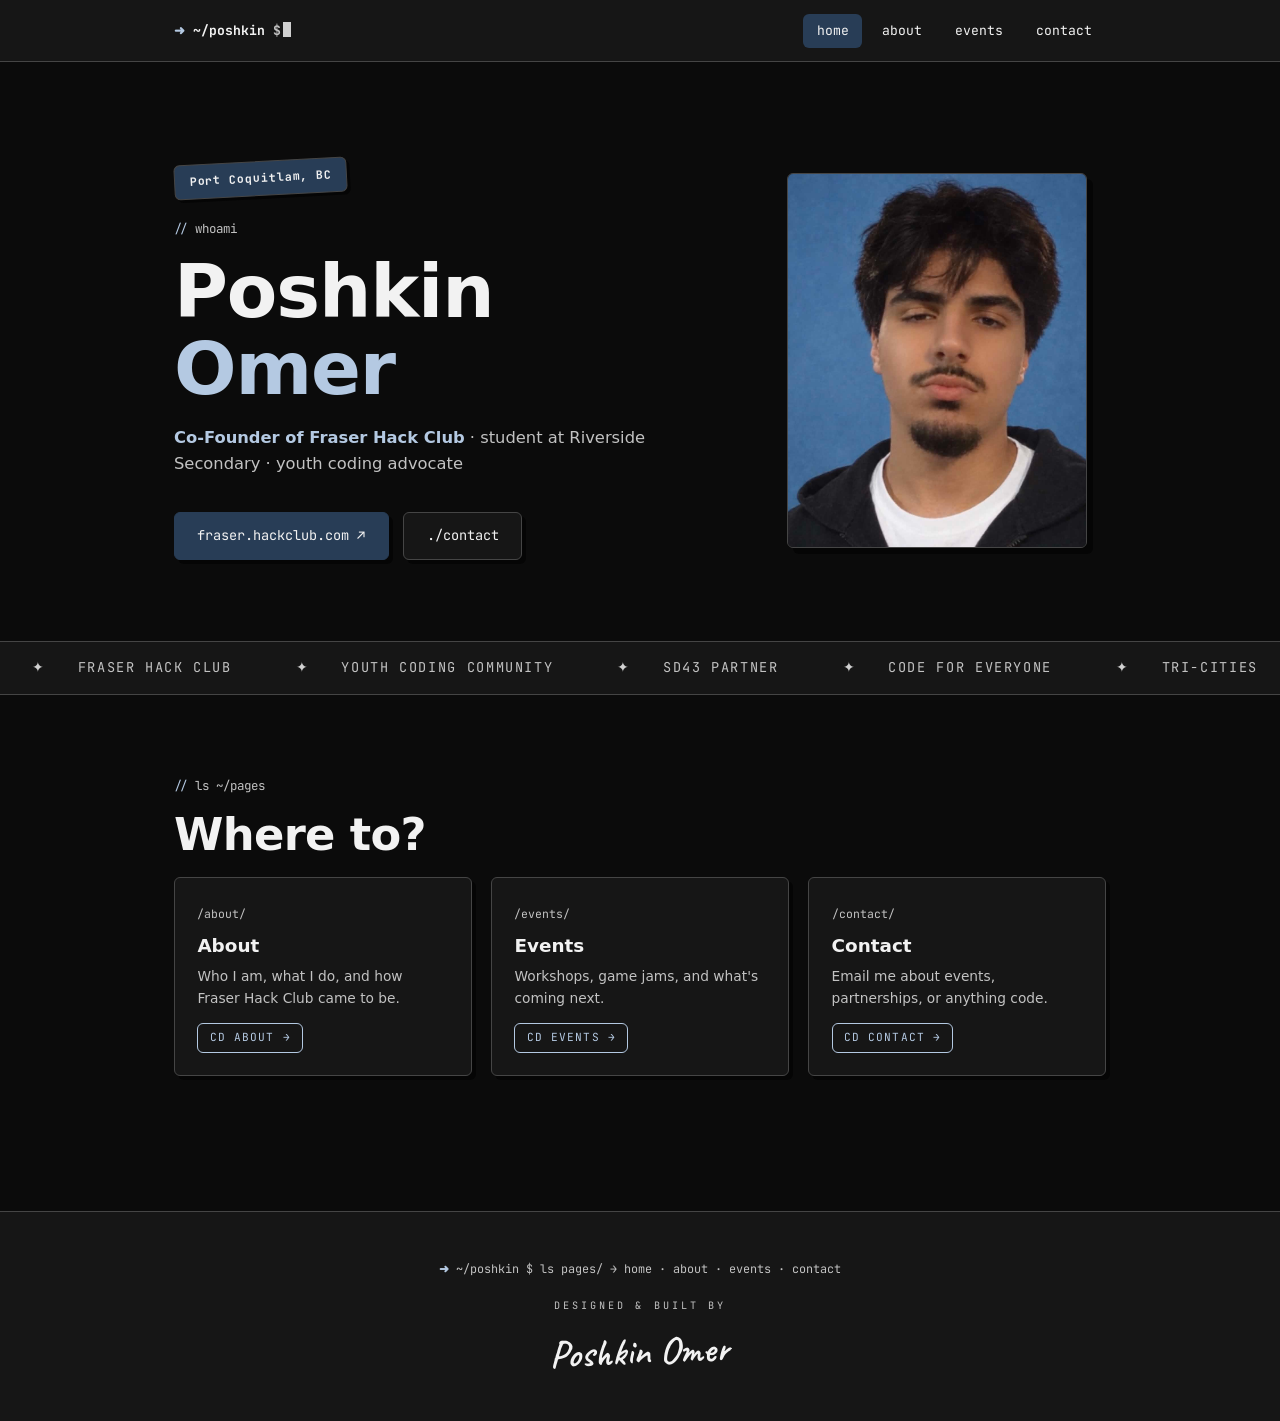
==== index.html @ 014d602d "Add files via upload" ====
<!DOCTYPE html>
<html lang="en">
<head>
<meta charset="UTF-8">
<meta name="viewport" content="width=device-width, initial-scale=1.0">
<link rel="preconnect" href="https://fonts.googleapis.com">
<link rel="preconnect" href="https://fonts.gstatic.com" crossorigin>
<link href="https://fonts.googleapis.com/css2?family=JetBrains+Mono:wght@400;700&family=Caveat:wght@600&display=swap" rel="stylesheet">
<link href="https://api.fontshare.com/v2/css?f[]=clash-display@500,600&f[]=general-sans@400,500,600&display=swap" rel="stylesheet">
<link rel="stylesheet" href="/style.css">

<title>~/poshkin — home</title>
<meta name="description" content="Poshkin Omer — Co-Founder of Fraser Hack Club, student at Riverside Secondary, Port Coquitlam BC.">
</head>
<body>
<nav>
  <div class="nav-inner">
    <a class="prompt" href="./"><b>➜</b> ~/poshkin<span class="path"> $</span><span class="caret"></span></a>
    <button class="menu-btn" id="menuBtn" aria-label="Menu"><span></span><span></span></button>
    <div class="nav-links" id="navLinks">
      <a href="./" class="active">home</a>
      <a href="/about/">about</a>
      <a href="/events/">events</a>
      <a href="/contact/">contact</a>
    </div>
  </div>
</nav>

<main class="wrap">

  <!-- HERO -->
  <section class="hero">
    <div class="hero-grid">
      <div class="reveal">
        <span class="sticker">Port Coquitlam, BC</span>
        <div class="sec-label">whoami</div>
        <h1>Poshkin<br><em class="acc">Omer</em></h1>
        <div class="roles"><b>Co-Founder of Fraser Hack Club</b> · student at Riverside Secondary · youth coding advocate</div>
        <div class="btn-row">
          <a class="btn primary" href="https://fraser.hackclub.com/" target="_blank" rel="noopener">fraser.hackclub.com ↗</a>
          <a class="btn" href="/contact/">./contact</a>
        </div>
      </div>
      <!-- 📸 add a file named "headshot.jpg" next to this page, or change src below -->
      <div class="shot reveal d1">
        <div class="shot-frame">
          <img src="/headshot.jpg" alt="Poshkin Omer" onerror="this.style.display='none';this.nextElementSibling.style.display='grid'">
          <div class="shot-fallback">PO</div>
        </div>
      </div>
    </div>
  </section>

</main>

<!-- MARQUEE -->
<div class="marquee-wrap">
  <div class="marquee" id="marquee">
    <span><i>✦</i>fraser hack club</span><span><i>✦</i>youth coding community</span><span><i>✦</i>sd43 partner</span>
    <span><i>✦</i>code for everyone</span><span><i>✦</i>tri-cities</span><span><i>✦</i>beginner friendly</span>
  </div>
</div>

<main class="wrap">
  <!-- SITEMAP -->
  <section>
    <div class="sec-label reveal">ls ~/pages</div>
    <h2 class="reveal">Where to?</h2>
    <div class="page-list">
      <a href="/about/" class="reveal d1">
        <span class="pl-path">/about/</span>
        <h3>About</h3>
        <p>Who I am, what I do, and how Fraser Hack Club came to be.</p>
        <span class="mono-tag">cd about →</span>
      </a>
      <a href="/events/" class="reveal d2">
        <span class="pl-path">/events/</span>
        <h3>Events</h3>
        <p>Workshops, game jams, and what's coming next.</p>
        <span class="mono-tag">cd events →</span>
      </a>
      <a href="/contact/" class="reveal d3">
        <span class="pl-path">/contact/</span>
        <h3>Contact</h3>
        <p>Email me about events, partnerships, or anything code.</p>
        <span class="mono-tag">cd contact →</span>
      </a>
    </div>
  </section>
</main>

<footer>
  <div class="foot-inner">
    <div class="foot-path"><b>➜</b> ~/poshkin $ ls pages/ <span style="color:var(--muted)">→</span>
      <a href="./" style="color:var(--muted);text-decoration:none">home</a> ·
      <a href="/about/" style="color:var(--muted);text-decoration:none">about</a> ·
      <a href="/events/" style="color:var(--muted);text-decoration:none">events</a> ·
      <a href="/contact/" style="color:var(--muted);text-decoration:none">contact</a>
    </div>
    <!-- ✂ SIGNATURE — copy this block onto any website you build -->
    <div class="signature">
      <span class="sig-label">Designed &amp; Built By</span>
      <span class="sig-name">Poshkin Omer</span>
    </div>
    <!-- ✂ END SIGNATURE -->
  </div>
</footer>
<script>
/* mobile menu */
const btn=document.getElementById('menuBtn'),links=document.getElementById('navLinks');
btn.addEventListener('click',()=>links.classList.toggle('open'));
/* scroll reveal */
const io=new IntersectionObserver(es=>es.forEach(e=>{if(e.isIntersecting){e.target.classList.add('visible');io.unobserve(e.target)}}),{threshold:.1});
document.querySelectorAll('.reveal').forEach(el=>io.observe(el));
/* marquee loop */
const mq=document.getElementById('marquee');if(mq)mq.innerHTML+=mq.innerHTML;
/* touch: tap to unblur upcoming event */
document.querySelectorAll('.upcoming').forEach(c=>c.addEventListener('click',()=>c.classList.toggle('tapped')));
</script>

</body>
</html>
---- style.css ----
:root{
  --bg:#0b0b0b;
  --paper:#161616;
  --ink:#f2f2f2;
  --muted:#c2c2c2;
  --green:#d0d0d0;
  --blue:#283d56;
  --blue-light:#b4c9e2;
  --completed:#3f9b5d;
  --border:#454545;
  --line:#303030;
  --shadow:#050505;
  --radius:6px;
  --hard:6px 6px 0 var(--shadow);
  --mono:'JetBrains Mono',ui-monospace,monospace;
  --sans:'General Sans',system-ui,sans-serif;
  --disp:'Clash Display','General Sans',system-ui,sans-serif;
}
*{margin:0;padding:0;box-sizing:border-box}
html{scroll-behavior:smooth}
body{
  background:var(--bg);color:var(--ink);
  font-family:var(--sans);font-size:16px;line-height:1.6;
  -webkit-font-smoothing:antialiased;
}
::selection{background:var(--blue);color:var(--ink)}
::-webkit-scrollbar{width:10px}
::-webkit-scrollbar-track{background:var(--bg)}
::-webkit-scrollbar-thumb{background:var(--ink);border:2px solid var(--bg)}

a{color:var(--blue-light)}
img{max-width:100%}

/* ---------- layout ---------- */
.wrap{max-width:1060px;margin:0 auto;padding:0 5vw}

/* ---------- nav ---------- */
nav{
  position:sticky;top:0;z-index:60;
  background:var(--paper);border-bottom:1.5px solid var(--border);
  font-family:var(--mono);font-size:.82rem;
}
.nav-inner{max-width:1060px;margin:0 auto;padding:.85rem 5vw;display:flex;align-items:center;justify-content:space-between;gap:1rem}
.prompt{text-decoration:none;color:var(--ink);font-weight:700;white-space:nowrap}
.prompt b{color:var(--blue-light)}
.prompt .path{color:var(--muted)}
.nav-links{display:flex;gap:.35rem;align-items:center}
.nav-links a{
  color:var(--ink);text-decoration:none;padding:.35rem .8rem;border:1.5px solid transparent;
  border-radius:var(--radius);transition:background .15s,border-color .15s;
}
.nav-links a:hover{border-color:var(--border)}
.nav-links a.active{background:var(--blue);color:var(--ink)}
.caret{display:inline-block;width:8px;height:15px;background:var(--green);vertical-align:-2px;margin-left:2px;animation:blink 1.1s steps(1) infinite}
@keyframes blink{50%{opacity:0}}
.menu-btn{display:none;background:none;border:1.5px solid var(--border);border-radius:var(--radius);
  width:38px;height:34px;cursor:pointer;flex-direction:column;justify-content:center;align-items:center;gap:5px}
.menu-btn span{display:block;width:16px;height:2px;background:var(--ink)}

/* ---------- mono section labels ---------- */
.sec-label{font-family:var(--mono);font-size:.78rem;color:var(--muted);margin-bottom:.9rem}
.sec-label::before{content:'// ';color:var(--blue-light)}
h1,h2{font-family:var(--disp);font-weight:600;letter-spacing:-.015em;line-height:1.05}
h1{font-size:clamp(2.6rem,7vw,4.6rem)}
h2{font-size:clamp(1.9rem,4.5vw,2.8rem);margin-bottom:1.2rem}
em.acc{font-style:normal;color:var(--blue-light)}

/* ---------- hero ---------- */
.hero{padding:11vh 0 9vh}
.hero-grid{display:grid;grid-template-columns:1.25fr .8fr;gap:4rem;align-items:center}
@media(max-width:860px){.hero-grid{grid-template-columns:1fr;gap:3rem}}
.hero .roles{margin-top:1.1rem;color:var(--muted);font-size:1.02rem;max-width:32rem}
.hero .roles b{color:var(--blue-light);font-weight:600}
.btn-row{margin-top:2.2rem;display:flex;gap:.9rem;flex-wrap:wrap}
.btn{
  display:inline-block;font-family:var(--mono);font-size:.85rem;text-decoration:none;
  padding:.75rem 1.4rem;border:1.5px solid var(--border);border-radius:var(--radius);
  background:var(--paper);color:var(--ink);box-shadow:4px 4px 0 var(--shadow);
  transition:transform .15s,box-shadow .15s;
}
.btn:hover{transform:translate(-2px,-2px);box-shadow:6px 6px 0 var(--shadow)}
.btn:active{transform:translate(2px,2px);box-shadow:1px 1px 0 var(--shadow)}
.btn.primary{background:var(--blue);border-color:var(--blue);color:var(--ink)}
.btn.primary:hover{background:var(--blue);border-color:var(--blue);color:var(--ink)}

/* sticker badge */
.sticker{
  display:inline-block;font-family:var(--mono);font-size:.72rem;font-weight:700;letter-spacing:.08em;
  background:var(--blue);color:var(--ink);padding:.45rem .9rem;border:1.5px solid var(--border);
  border-radius:var(--radius);box-shadow:3px 3px 0 var(--shadow);transform:rotate(-3deg);margin-bottom:1.4rem;
}

/* headshot frame */
.shot{justify-self:center}
.shot-frame{
  width:min(300px,75vw);aspect-ratio:4/5;background:var(--paper);
  border:1.5px solid var(--border);border-radius:var(--radius);box-shadow:var(--hard);
  overflow:hidden;position:relative;
}
.shot-frame img{width:100%;height:100%;object-fit:cover;display:block}
.shot-fallback{position:absolute;inset:0;display:none;place-items:center;font-family:var(--mono);font-size:3.4rem;color:var(--muted)}
.shot-cap{font-family:var(--mono);font-size:.72rem;color:var(--muted);margin-top:.8rem;text-align:center}
.shot-cap::before{content:'[ '}.shot-cap::after{content:' ]'}

/* ---------- marquee ---------- */
.marquee-wrap{border-top:1.5px solid var(--border);border-bottom:1.5px solid var(--border);background:var(--paper);overflow:hidden}
.marquee{display:flex;width:max-content;animation:scrollX 32s linear infinite;padding:.95rem 0}
.marquee span{font-family:var(--mono);font-size:.85rem;letter-spacing:.12em;text-transform:uppercase;color:var(--muted);padding:0 2rem;white-space:nowrap}
.marquee span i{font-style:normal;color:var(--green);padding-right:2rem}
@keyframes scrollX{to{transform:translateX(-50%)}}

/* ---------- sections ---------- */
section{padding:9vh 0}
.page-head{padding:9vh 0 5vh}

/* reveal on scroll */
.reveal{opacity:0;transform:translateY(22px);transition:opacity .6s cubic-bezier(.2,.7,.3,1),transform .6s cubic-bezier(.2,.7,.3,1)}
.reveal.visible{opacity:1;transform:none}
.reveal.d1{transition-delay:.08s}.reveal.d2{transition-delay:.16s}.reveal.d3{transition-delay:.24s}

/* ---------- about ---------- */
.about-grid{display:grid;grid-template-columns:1.35fr 1fr;gap:3.5rem;align-items:start}
@media(max-width:820px){.about-grid{grid-template-columns:1fr}}
.about-text p{color:var(--muted);margin-bottom:1.3rem;font-size:1.02rem}
.about-text strong{color:var(--blue-light);font-weight:600}
.about-text a{border-bottom:1.5px solid var(--blue-light);text-decoration:none}
.stat{
  background:var(--paper);border:1.5px solid var(--border);border-radius:var(--radius);
  padding:1.3rem 1.4rem;box-shadow:4px 4px 0 var(--shadow);margin-bottom:1.1rem;
  transition:transform .15s,box-shadow .15s;
}
.stat:hover{transform:translate(-2px,-2px);box-shadow:6px 6px 0 var(--shadow)}
.stat .k{font-family:var(--mono);font-size:.7rem;color:var(--green);letter-spacing:.1em;text-transform:uppercase}
.stat .big{font-family:var(--disp);font-weight:600;font-size:1.35rem;margin:.25rem 0 .2rem}
.stat .lbl{color:var(--muted);font-size:.86rem;line-height:1.5}

/* ---------- timeline ---------- */
.timeline{border-left:1.5px solid var(--border);margin-left:.4rem;padding-left:2rem}
.t-item{position:relative;padding-bottom:2.6rem}
.t-item::before{
  content:attr(data-n);position:absolute;left:calc(-2rem - 15px);top:0;
  width:28px;height:28px;background:var(--paper);border:1.5px solid var(--border);border-radius:var(--radius);
  font-family:var(--mono);font-size:.68rem;font-weight:700;display:grid;place-items:center;
}
.t-item .when{font-family:var(--mono);font-size:.72rem;color:var(--green);letter-spacing:.14em;text-transform:uppercase}
.t-item h3{font-family:var(--disp);font-weight:600;font-size:1.35rem;margin:.35rem 0 .5rem}
.t-item p{color:var(--muted);max-width:34rem}

/* ---------- event / work cards ---------- */
.grid{display:grid;grid-template-columns:repeat(auto-fill,minmax(300px,1fr));gap:1.4rem}
.card{
  position:relative;background:var(--paper);border:1.5px solid var(--border);border-radius:var(--radius);
  padding:1.8rem;box-shadow:var(--hard);overflow:hidden;
  transition:transform .15s,box-shadow .15s;
}
.card:hover{transform:translate(-3px,-3px);box-shadow:9px 9px 0 var(--shadow)}
.campfire-card .campfire-photo{
  position:absolute;inset:0;width:100%;height:100%;object-fit:cover;
  opacity:0;transition:opacity .35s;z-index:0;
}
.campfire-card::after{
  content:'';position:absolute;inset:0;background:rgba(0,0,0,.55);
  opacity:0;transition:opacity .35s;z-index:1;pointer-events:none;
}
.campfire-card > :not(.campfire-photo):not(.flag){position:relative;z-index:2}
.campfire-card:hover .campfire-photo,.campfire-card:hover::after{opacity:1}
.card .icon{
  width:40px;height:40px;border:1.5px solid var(--border);border-radius:var(--radius);
  display:grid;place-items:center;font-family:var(--mono);font-weight:700;color:var(--ink);
  background:var(--blue);margin-bottom:1.2rem;
}
.card h3{font-family:var(--disp);font-weight:600;font-size:1.2rem;margin-bottom:.6rem}
.card p{color:var(--muted);font-size:.93rem}
.card p a{border-bottom:1.5px solid var(--blue-light);text-decoration:none}
.mono-tag{display:inline-block;margin-top:1.2rem;font-family:var(--mono);font-size:.7rem;letter-spacing:.1em;
  text-transform:uppercase;color:var(--blue-light);border:1.5px solid var(--blue-light);border-radius:var(--radius);padding:.3rem .7rem}
.card-link{display:inline-flex;gap:.4rem;margin-top:1.2rem;font-family:var(--mono);font-size:.8rem;text-decoration:none;font-weight:700}
.card-link:hover{gap:.7rem;transition:gap .2s}

/* COMPLETED ribbon */
.flag{position:absolute;top:16px;left:-42px;transform:rotate(-45deg);background:var(--completed);color:var(--bg);
  font-family:var(--mono);font-size:.62rem;font-weight:700;letter-spacing:.18em;
  padding:.4rem 3rem;box-shadow:2px 2px 0 rgba(0,0,0,.25);z-index:3}

/* blurred upcoming event */
.upcoming .secret{transition:filter .5s,opacity .5s}
.upcoming .reveal-name{
  position:absolute;inset:0;display:grid;place-items:center;text-align:center;
  font-family:var(--disp);font-weight:600;font-size:1.6rem;color:var(--blue-light);
  opacity:0;transition:opacity .4s;pointer-events:none;
}
.upcoming .reveal-name small{display:block;font-family:var(--mono);font-size:.66rem;letter-spacing:.26em;
  text-transform:uppercase;color:var(--muted);margin-top:.45rem}
.upcoming:hover .secret,.upcoming.tapped .secret{filter:blur(8px);opacity:.28}
.upcoming:hover .reveal-name,.upcoming.tapped .reveal-name{opacity:1}

/* ---------- contact ---------- */
.contact-card{
  background:var(--paper);border:1.5px solid var(--border);border-radius:var(--radius);
  box-shadow:var(--hard);padding:2.4rem;max-width:640px;margin:0 auto;
}
.contact-card .term{font-family:var(--mono);font-size:.85rem;color:var(--muted)}
.contact-card .term b{color:var(--blue-light)}
.contact-card .term .out{color:var(--ink)}
.mail-big{
  display:inline-block;margin-top:1.4rem;font-family:var(--mono);font-weight:700;
  font-size:clamp(1rem,3.4vw,1.45rem);color:var(--ink);text-decoration:none;
  border-bottom:3px solid var(--blue-light);
}
.mail-big:hover{color:var(--blue-light)}
.contact-links{margin-top:2rem;display:flex;gap:.8rem;flex-wrap:wrap}

/* ---------- footer / signature ---------- */
footer{border-top:1.5px solid var(--border);background:var(--paper);margin-top:6vh}
.foot-inner{max-width:1060px;margin:0 auto;padding:3rem 5vw 2.4rem;text-align:center}
.foot-path{font-family:var(--mono);font-size:.74rem;color:var(--muted);margin-bottom:1.2rem}
.foot-path b{color:var(--blue-light)}
.signature{display:flex;flex-direction:column;align-items:center;gap:.4rem}
.sig-label{font-family:var(--mono);font-size:.64rem;letter-spacing:.3em;text-transform:uppercase;color:var(--muted)}
.sig-name{font-family:'Caveat',cursive;font-size:2.4rem;font-weight:600;color:var(--ink);transform:rotate(-2deg)}

/* ---------- sitemap strip on home ---------- */
.page-list{display:grid;grid-template-columns:repeat(auto-fit,minmax(220px,1fr));gap:1.2rem;margin-top:1rem}
.page-list a{
  text-decoration:none;color:var(--ink);background:var(--paper);border:1.5px solid var(--border);
  border-radius:var(--radius);padding:1.4rem;box-shadow:4px 4px 0 var(--shadow);
  transition:transform .15s,box-shadow .15s;
}
.page-list a:hover{transform:translate(-2px,-2px);box-shadow:6px 6px 0 var(--blue);border-color:var(--blue-light)}
.page-list .mono-tag{margin-top:.9rem}
.page-list h3{font-family:var(--disp);font-weight:600;font-size:1.15rem;margin:.3rem 0 .3rem}
.page-list p{color:var(--muted);font-size:.86rem}
.page-list .pl-path{font-family:var(--mono);font-size:.72rem;color:var(--muted)}

/* ============================================================
   MOBILE
   ============================================================ */
@media(max-width:700px){
  .menu-btn{display:flex}
  .nav-links{
    position:fixed;top:56px;right:0;left:0;
    flex-direction:column;align-items:stretch;gap:0;
    background:var(--paper);border-bottom:1.5px solid var(--border);
    display:none;padding:.6rem 5vw 1rem;
  }
  .nav-links.open{display:flex}
  .nav-links a{padding:.9rem .8rem;border-bottom:1px solid var(--line);border-radius:0;font-size:.9rem}
  .nav-links a.active{border-radius:var(--radius)}
  .hero{padding:8vh 0 7vh}
  section{padding:7vh 0}
  .btn{width:100%;text-align:center}
  .btn-row{flex-direction:column}
  .card,.stat,.contact-card,.page-list a{box-shadow:4px 4px 0 var(--shadow)}
  .grid{grid-template-columns:1fr}
  h1{font-size:clamp(2.3rem,11vw,3rem)}
}
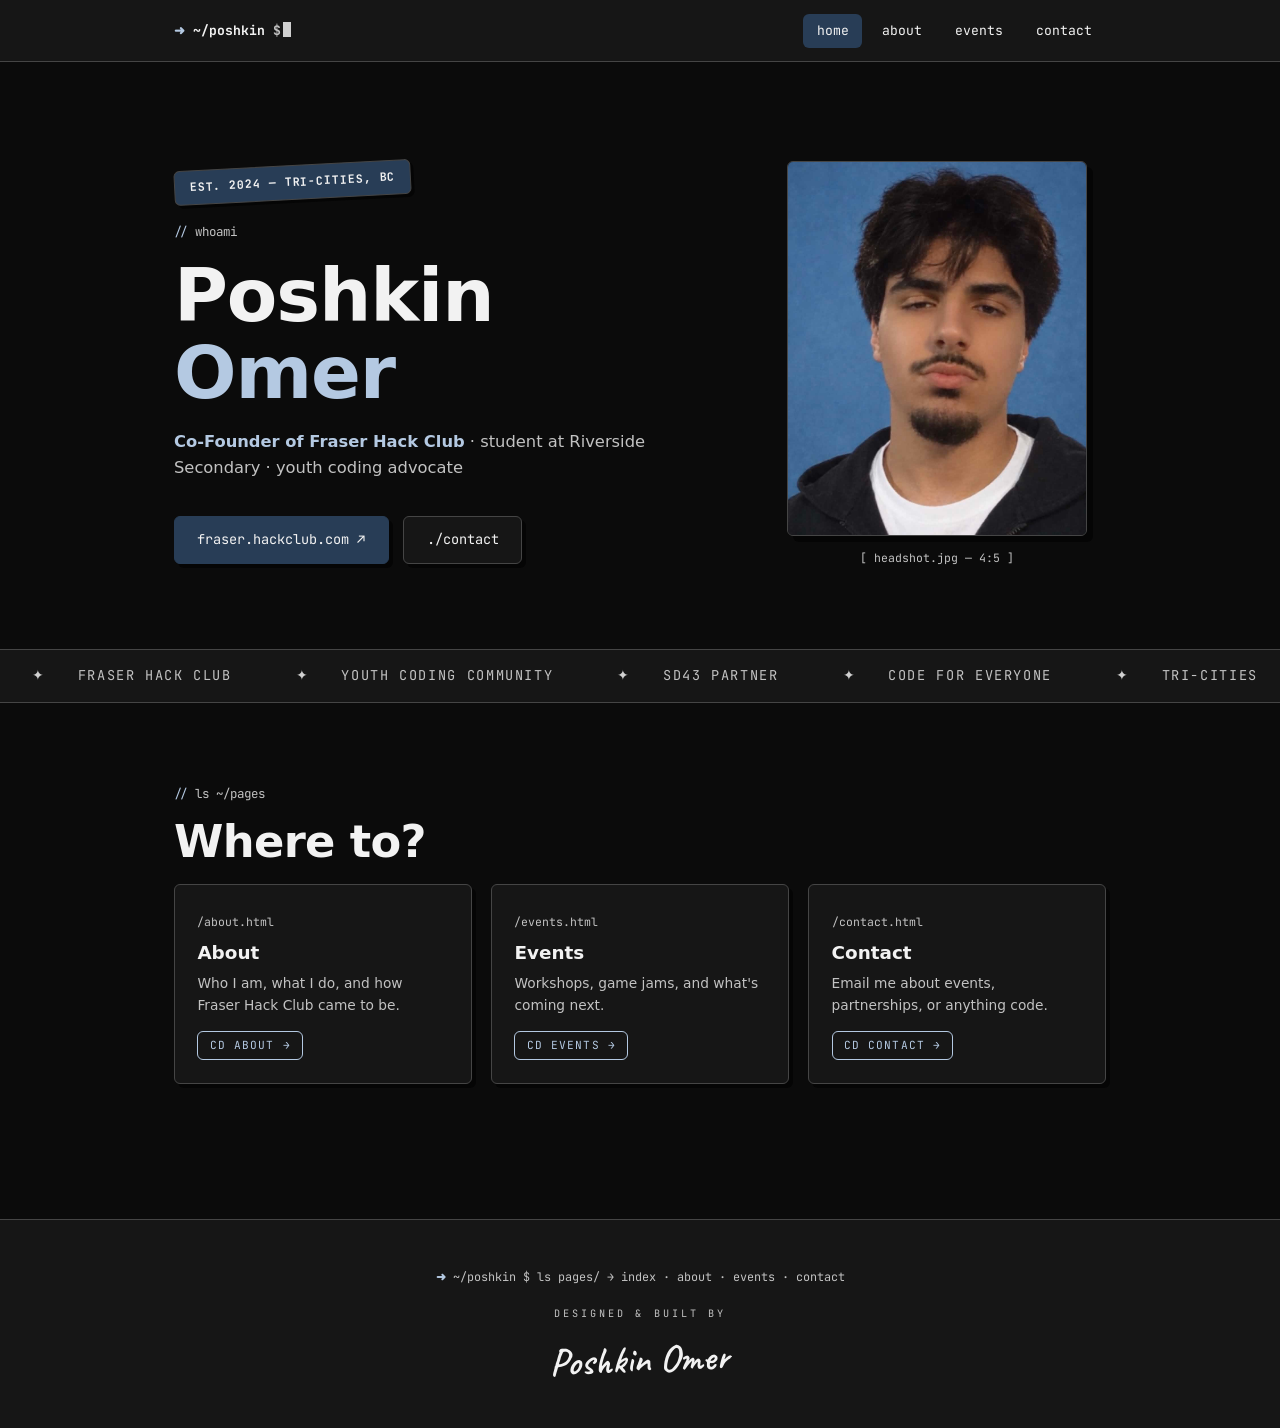
==== commit db93fb45: "Revise index.html structure and content Updated HTML structure and content, including navigation lin" ====
--- a/index.html
+++ b/index.html
@@ -7,21 +7,22 @@
 <link rel="preconnect" href="https://fonts.gstatic.com" crossorigin>
 <link href="https://fonts.googleapis.com/css2?family=JetBrains+Mono:wght@400;700&family=Caveat:wght@600&display=swap" rel="stylesheet">
 <link href="https://api.fontshare.com/v2/css?f[]=clash-display@500,600&f[]=general-sans@400,500,600&display=swap" rel="stylesheet">
-<link rel="stylesheet" href="/style.css">
+<link rel="stylesheet" href="style.css">
 
 <title>~/poshkin — home</title>
 <meta name="description" content="Poshkin Omer — Co-Founder of Fraser Hack Club, student at Riverside Secondary, Port Coquitlam BC.">
+<base target="_blank">
 </head>
 <body>
 <nav>
   <div class="nav-inner">
-    <a class="prompt" href="./"><b>➜</b> ~/poshkin<span class="path"> $</span><span class="caret"></span></a>
+    <a class="prompt" href="index.html"><b>➜</b> ~/poshkin<span class="path"> $</span><span class="caret"></span></a>
     <button class="menu-btn" id="menuBtn" aria-label="Menu"><span></span><span></span></button>
     <div class="nav-links" id="navLinks">
-      <a href="./" class="active">home</a>
-      <a href="/about/">about</a>
-      <a href="/events/">events</a>
-      <a href="/contact/">contact</a>
+      <a href="index.html" class="active">home</a>
+      <a href="about.html">about</a>
+      <a href="events.html">events</a>
+      <a href="contact.html">contact</a>
     </div>
   </div>
 </nav>
@@ -32,21 +33,22 @@
   <section class="hero">
     <div class="hero-grid">
       <div class="reveal">
-        <span class="sticker">Port Coquitlam, BC</span>
+        <span class="sticker">EST. 2024 — TRI-CITIES, BC</span>
         <div class="sec-label">whoami</div>
         <h1>Poshkin<br><em class="acc">Omer</em></h1>
         <div class="roles"><b>Co-Founder of Fraser Hack Club</b> · student at Riverside Secondary · youth coding advocate</div>
         <div class="btn-row">
           <a class="btn primary" href="https://fraser.hackclub.com/" target="_blank" rel="noopener">fraser.hackclub.com ↗</a>
-          <a class="btn" href="/contact/">./contact</a>
+          <a class="btn" href="contact.html">./contact</a>
         </div>
       </div>
       <!-- 📸 add a file named "headshot.jpg" next to this page, or change src below -->
       <div class="shot reveal d1">
         <div class="shot-frame">
-          <img src="/headshot.jpg" alt="Poshkin Omer" onerror="this.style.display='none';this.nextElementSibling.style.display='grid'">
+          <img src="headshot.jpg" alt="Poshkin Omer" onerror="this.style.display='none';this.nextElementSibling.style.display='grid'">
           <div class="shot-fallback">PO</div>
         </div>
+        <div class="shot-cap">headshot.jpg — 4:5</div>
       </div>
     </div>
   </section>
@@ -67,20 +69,20 @@
     <div class="sec-label reveal">ls ~/pages</div>
     <h2 class="reveal">Where to?</h2>
     <div class="page-list">
-      <a href="/about/" class="reveal d1">
-        <span class="pl-path">/about/</span>
+      <a href="about.html" class="reveal d1">
+        <span class="pl-path">/about.html</span>
         <h3>About</h3>
         <p>Who I am, what I do, and how Fraser Hack Club came to be.</p>
         <span class="mono-tag">cd about →</span>
       </a>
-      <a href="/events/" class="reveal d2">
-        <span class="pl-path">/events/</span>
+      <a href="events.html" class="reveal d2">
+        <span class="pl-path">/events.html</span>
         <h3>Events</h3>
         <p>Workshops, game jams, and what's coming next.</p>
         <span class="mono-tag">cd events →</span>
       </a>
-      <a href="/contact/" class="reveal d3">
-        <span class="pl-path">/contact/</span>
+      <a href="contact.html" class="reveal d3">
+        <span class="pl-path">/contact.html</span>
         <h3>Contact</h3>
         <p>Email me about events, partnerships, or anything code.</p>
         <span class="mono-tag">cd contact →</span>
@@ -92,10 +94,10 @@
 <footer>
   <div class="foot-inner">
     <div class="foot-path"><b>➜</b> ~/poshkin $ ls pages/ <span style="color:var(--muted)">→</span>
-      <a href="./" style="color:var(--muted);text-decoration:none">home</a> ·
-      <a href="/about/" style="color:var(--muted);text-decoration:none">about</a> ·
-      <a href="/events/" style="color:var(--muted);text-decoration:none">events</a> ·
-      <a href="/contact/" style="color:var(--muted);text-decoration:none">contact</a>
+      <a href="index.html" style="color:var(--muted);text-decoration:none">index</a> ·
+      <a href="about.html" style="color:var(--muted);text-decoration:none">about</a> ·
+      <a href="events.html" style="color:var(--muted);text-decoration:none">events</a> ·
+      <a href="contact.html" style="color:var(--muted);text-decoration:none">contact</a>
     </div>
     <!-- ✂ SIGNATURE — copy this block onto any website you build -->
     <div class="signature">
@@ -119,4 +121,4 @@
 </script>
 
 </body>
-</html>+</html>
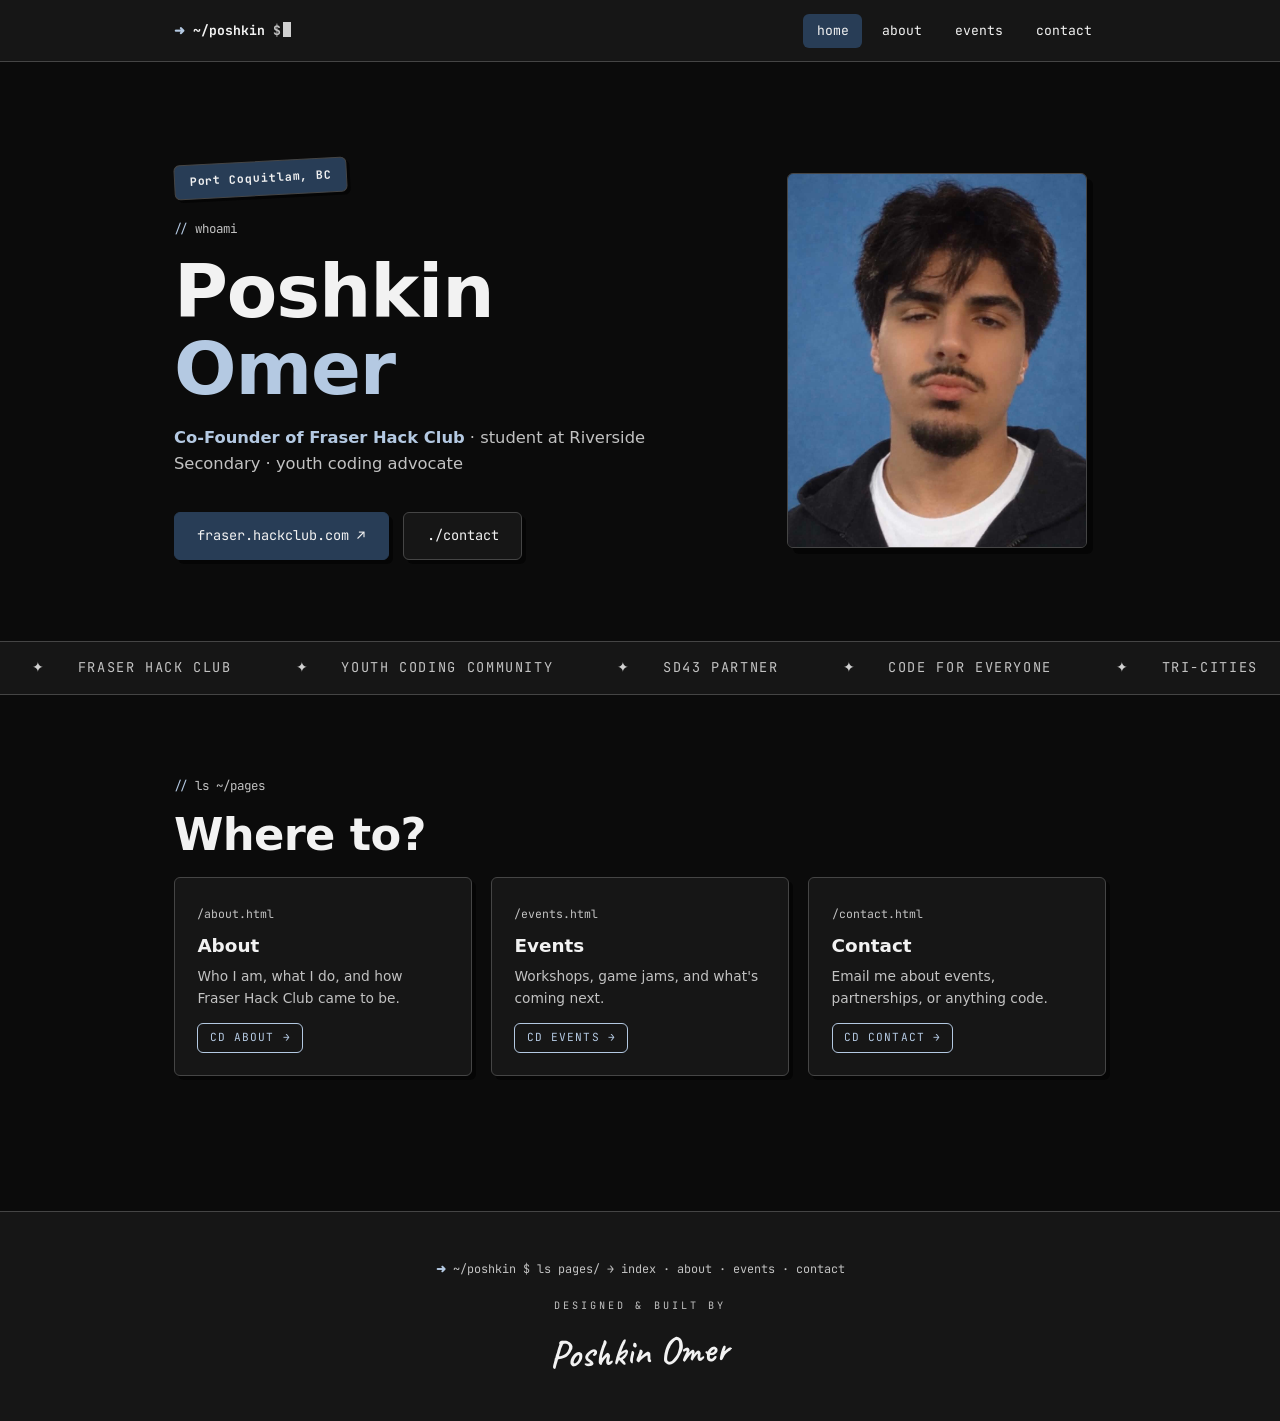
==== commit 9c7be445: "Fix HTML formatting and structure" ====
--- a/index.html
+++ b/index.html
@@ -11,7 +11,6 @@
 
 <title>~/poshkin — home</title>
 <meta name="description" content="Poshkin Omer — Co-Founder of Fraser Hack Club, student at Riverside Secondary, Port Coquitlam BC.">
-<base target="_blank">
 </head>
 <body>
 <nav>
@@ -33,7 +32,7 @@
   <section class="hero">
     <div class="hero-grid">
       <div class="reveal">
-        <span class="sticker">EST. 2024 — TRI-CITIES, BC</span>
+        <span class="sticker">Port Coquitlam, BC</span>
         <div class="sec-label">whoami</div>
         <h1>Poshkin<br><em class="acc">Omer</em></h1>
         <div class="roles"><b>Co-Founder of Fraser Hack Club</b> · student at Riverside Secondary · youth coding advocate</div>
@@ -48,7 +47,6 @@
           <img src="headshot.jpg" alt="Poshkin Omer" onerror="this.style.display='none';this.nextElementSibling.style.display='grid'">
           <div class="shot-fallback">PO</div>
         </div>
-        <div class="shot-cap">headshot.jpg — 4:5</div>
       </div>
     </div>
   </section>
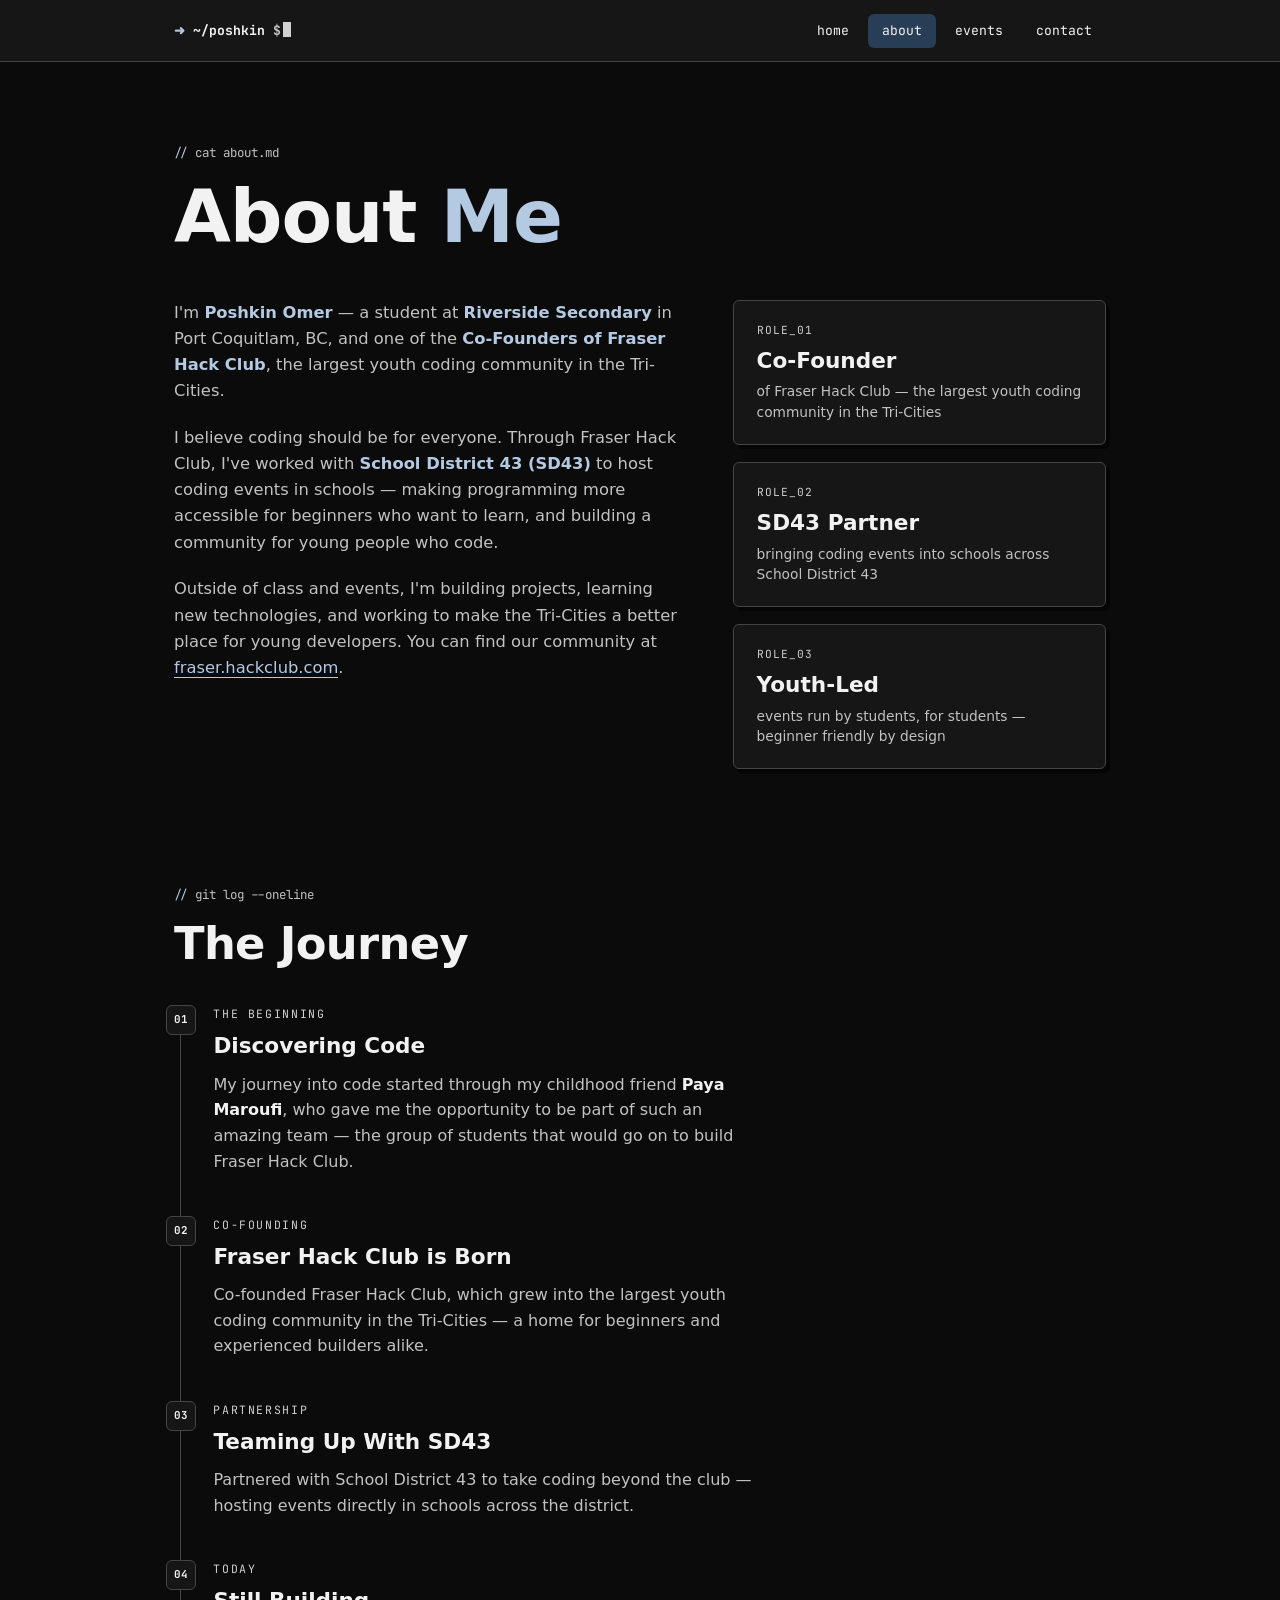
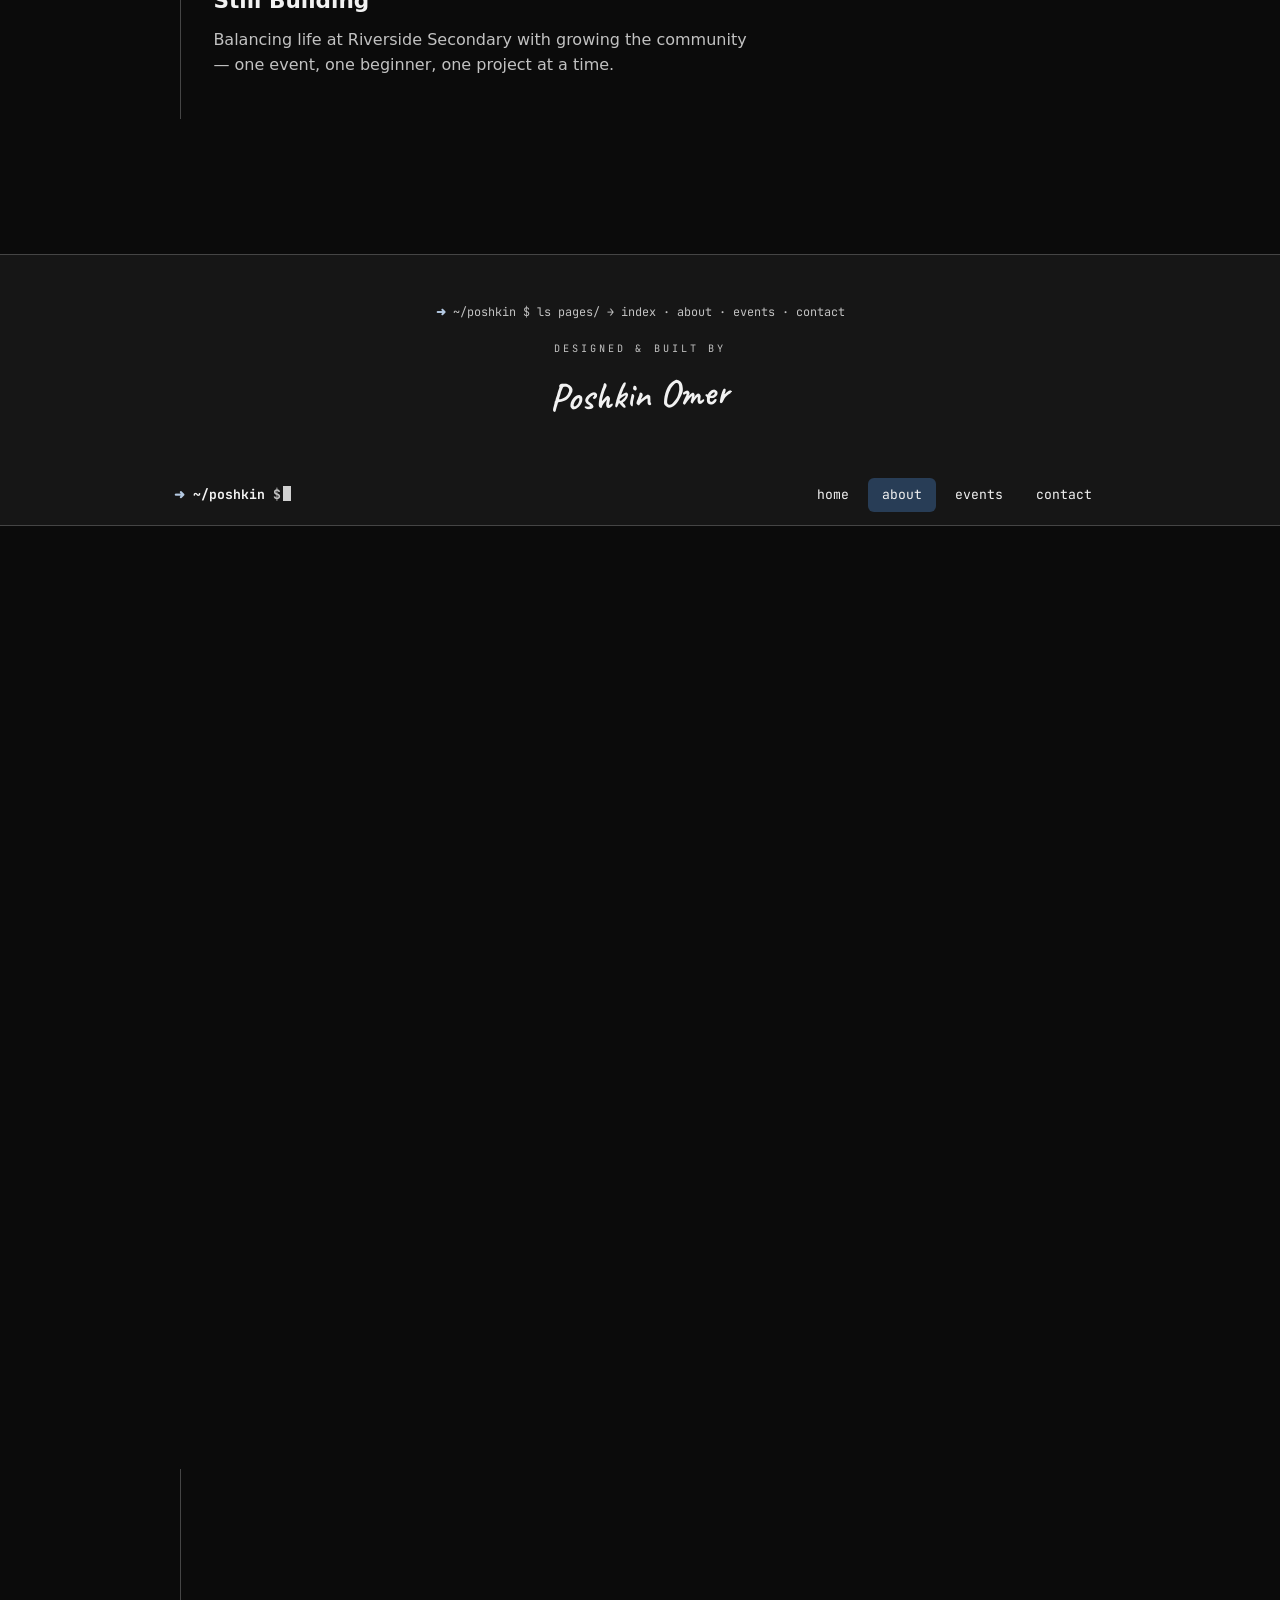
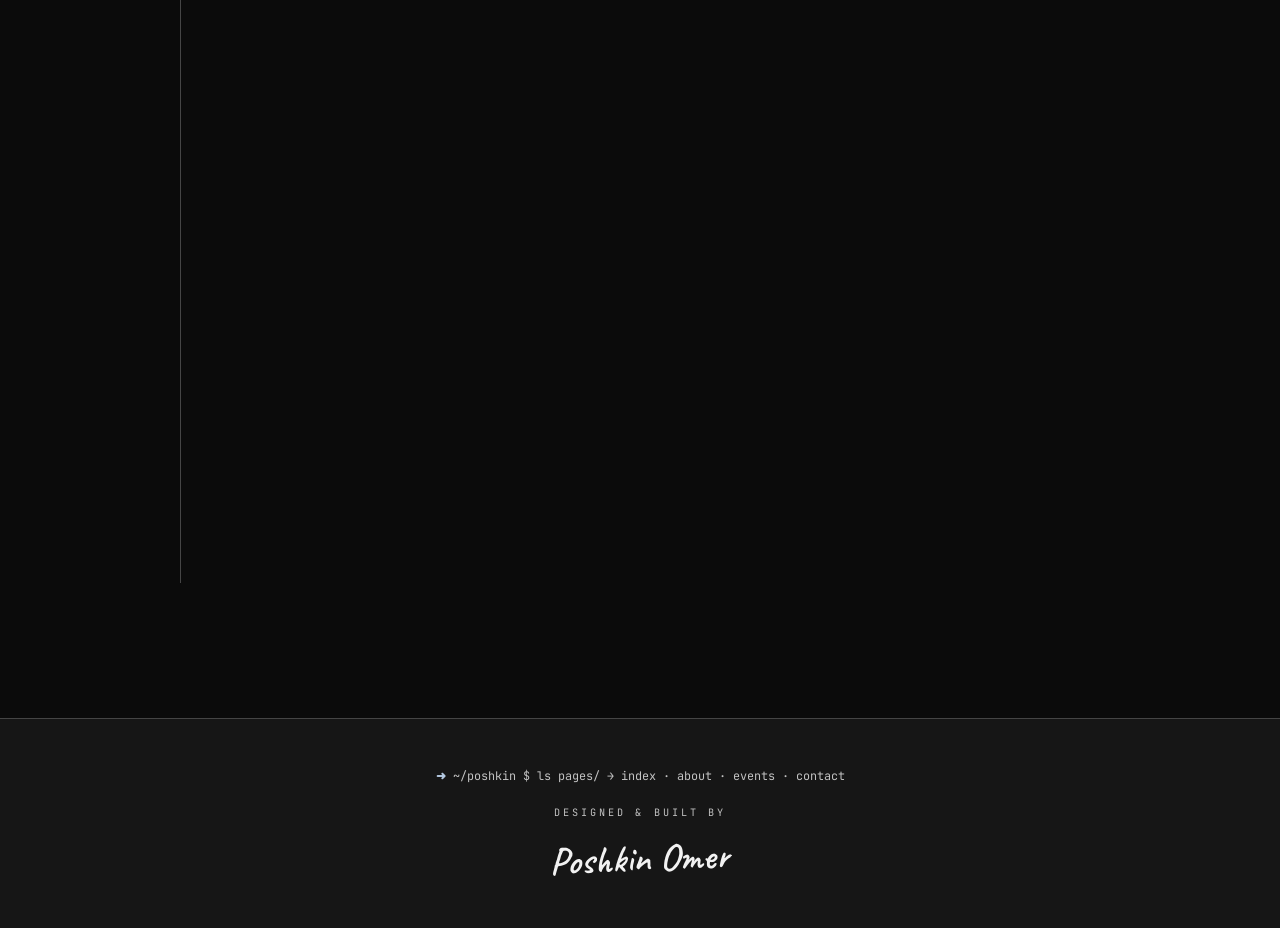
==== commit cd0fd606: "Refactor index.html structure and content" ====
--- a/index.html
+++ b/index.html
@@ -7,115 +7,194 @@
 <link rel="preconnect" href="https://fonts.gstatic.com" crossorigin>
 <link href="https://fonts.googleapis.com/css2?family=JetBrains+Mono:wght@400;700&family=Caveat:wght@600&display=swap" rel="stylesheet">
 <link href="https://api.fontshare.com/v2/css?f[]=clash-display@500,600&f[]=general-sans@400,500,600&display=swap" rel="stylesheet">
-<link rel="stylesheet" href="style.css">
-
-<title>~/poshkin — home</title>
-<meta name="description" content="Poshkin Omer — Co-Founder of Fraser Hack Club, student at Riverside Secondary, Port Coquitlam BC.">
+<link rel="stylesheet" href="../style.css">
+
+<title>~/poshkin — about</title>
+<meta name="description" content="About Poshkin Omer — Co-Founder of Fraser Hack Club, student at Riverside Secondary, Port Coquitlam BC.">
 </head>
 <body>
 <nav>
   <div class="nav-inner">
-    <a class="prompt" href="index.html"><b>➜</b> ~/poshkin<span class="path"> $</span><span class="caret"></span></a>
+    <a class="prompt" href="../"><b>➜</b> ~/poshkin<span class="path"> $</span><span class="caret"></span></a>
     <button class="menu-btn" id="menuBtn" aria-label="Menu"><span></span><span></span></button>
     <div class="nav-links" id="navLinks">
-      <a href="index.html" class="active">home</a>
-      <a href="about.html">about</a>
-      <a href="events.html">events</a>
-      <a href="contact.html">contact</a>
+      <a href="../">home</a>
+      <a href="./" class="active">about</a>
+      <a href="../events/">events</a>
+      <a href="../contact/">contact</a>
     </div>
   </div>
 </nav>
 
 <main class="wrap">
 
-  <!-- HERO -->
-  <section class="hero">
-    <div class="hero-grid">
-      <div class="reveal">
-        <span class="sticker">Port Coquitlam, BC</span>
-        <div class="sec-label">whoami</div>
-        <h1>Poshkin<br><em class="acc">Omer</em></h1>
-        <div class="roles"><b>Co-Founder of Fraser Hack Club</b> · student at Riverside Secondary · youth coding advocate</div>
-        <div class="btn-row">
-          <a class="btn primary" href="https://fraser.hackclub.com/" target="_blank" rel="noopener">fraser.hackclub.com ↗</a>
-          <a class="btn" href="contact.html">./contact</a>
-        </div>
-      </div>
-      <!-- 📸 add a file named "headshot.jpg" next to this page, or change src below -->
-      <div class="shot reveal d1">
-        <div class="shot-frame">
-          <img src="headshot.jpg" alt="Poshkin Omer" onerror="this.style.display='none';this.nextElementSibling.style.display='grid'">
-          <div class="shot-fallback">PO</div>
-        </div>
+  <section class="page-head reveal">
+    <div class="sec-label">cat about.md</div>
+    <h1>About <em class="acc">Me</em></h1>
+  </section>
+
+  <section style="padding-top:0">
+    <div class="about-grid">
+      <div class="about-text reveal d1">
+        <p>I'm <strong>Poshkin Omer</strong> — a student at <strong>Riverside Secondary</strong> in Port Coquitlam, BC, and one of the <strong>Co-Founders of Fraser Hack Club</strong>, the largest youth coding community in the Tri-Cities.</p>
+        <p>I believe coding should be for everyone. Through Fraser Hack Club, I've worked with <strong>School District 43 (SD43)</strong> to host coding events in schools — making programming more accessible for beginners who want to learn, and building a community for young people who code.</p>
+        <p>Outside of class and events, I'm building projects, learning new technologies, and working to make the Tri-Cities a better place for young developers. You can find our community at <a href="https://fraser.hackclub.com/" target="_blank" rel="noopener">fraser.hackclub.com</a>.</p>
+      </div>
+      <div class="reveal d2">
+        <div class="stat"><div class="k">role_01</div><div class="big">Co-Founder</div><div class="lbl">of Fraser Hack Club — the largest youth coding community in the Tri-Cities</div></div>
+        <div class="stat"><div class="k">role_02</div><div class="big">SD43 Partner</div><div class="lbl">bringing coding events into schools across School District 43</div></div>
+        <div class="stat"><div class="k">role_03</div><div class="big">Youth-Led</div><div class="lbl">events run by students, for students — beginner friendly by design</div></div>
+      </div>
+    </div>
+  </section>
+
+  <section style="padding-top:2vh">
+    <div class="sec-label reveal">git log --oneline</div>
+    <h2 class="reveal">The Journey</h2>
+    <div class="timeline" style="margin-top:2.4rem">
+      <div class="t-item reveal" data-n="01">
+        <div class="when">The Beginning</div>
+        <h3>Discovering Code</h3>
+        <p>My journey into code started through my childhood friend <strong style="color:var(--ink)">Paya Maroufi</strong>, who gave me the opportunity to be part of such an amazing team — the group of students that would go on to build Fraser Hack Club.</p>
+      </div>
+      <div class="t-item reveal d1" data-n="02">
+        <div class="when">Co-Founding</div>
+        <h3>Fraser Hack Club is Born</h3>
+        <p>Co-founded Fraser Hack Club, which grew into the largest youth coding community in the Tri-Cities — a home for beginners and experienced builders alike.</p>
+      </div>
+      <div class="t-item reveal d2" data-n="03">
+        <div class="when">Partnership</div>
+        <h3>Teaming Up With SD43</h3>
+        <p>Partnered with School District 43 to take coding beyond the club — hosting events directly in schools across the district.</p>
+      </div>
+      <div class="t-item reveal d3" data-n="04">
+        <div class="when">Today</div>
+        <h3>Still Building</h3>
+        <p>Balancing life at Riverside Secondary with growing the community — one event, one beginner, one project at a time.</p>
       </div>
     </div>
   </section>
 
 </main>
-
-<!-- MARQUEE -->
-<div class="marquee-wrap">
-  <div class="marquee" id="marquee">
-    <span><i>✦</i>fraser hack club</span><span><i>✦</i>youth coding community</span><span><i>✦</i>sd43 partner</span>
-    <span><i>✦</i>code for everyone</span><span><i>✦</i>tri-cities</span><span><i>✦</i>beginner friendly</span>
-  </div>
-</div>
-
-<main class="wrap">
-  <!-- SITEMAP -->
-  <section>
-    <div class="sec-label reveal">ls ~/pages</div>
-    <h2 class="reveal">Where to?</h2>
-    <div class="page-list">
-      <a href="about.html" class="reveal d1">
-        <span class="pl-path">/about.html</span>
-        <h3>About</h3>
-        <p>Who I am, what I do, and how Fraser Hack Club came to be.</p>
-        <span class="mono-tag">cd about →</span>
-      </a>
-      <a href="events.html" class="reveal d2">
-        <span class="pl-path">/events.html</span>
-        <h3>Events</h3>
-        <p>Workshops, game jams, and what's coming next.</p>
-        <span class="mono-tag">cd events →</span>
-      </a>
-      <a href="contact.html" class="reveal d3">
-        <span class="pl-path">/contact.html</span>
-        <h3>Contact</h3>
-        <p>Email me about events, partnerships, or anything code.</p>
-        <span class="mono-tag">cd contact →</span>
-      </a>
-    </div>
-  </section>
-</main>
-
 <footer>
   <div class="foot-inner">
     <div class="foot-path"><b>➜</b> ~/poshkin $ ls pages/ <span style="color:var(--muted)">→</span>
-      <a href="index.html" style="color:var(--muted);text-decoration:none">index</a> ·
-      <a href="about.html" style="color:var(--muted);text-decoration:none">about</a> ·
-      <a href="events.html" style="color:var(--muted);text-decoration:none">events</a> ·
-      <a href="contact.html" style="color:var(--muted);text-decoration:none">contact</a>
-    </div>
-    <!-- ✂ SIGNATURE — copy this block onto any website you build -->
+      <a href="../" style="color:var(--muted);text-decoration:none">index</a> ·
+      <a href="./" style="color:var(--muted);text-decoration:none">about</a> ·
+      <a href="../events/" style="color:var(--muted);text-decoration:none">events</a> ·
+      <a href="../contact/" style="color:var(--muted);text-decoration:none">contact</a>
+    </div>
     <div class="signature">
       <span class="sig-label">Designed &amp; Built By</span>
       <span class="sig-name">Poshkin Omer</span>
     </div>
-    <!-- ✂ END SIGNATURE -->
   </div>
 </footer>
 <script>
-/* mobile menu */
 const btn=document.getElementById('menuBtn'),links=document.getElementById('navLinks');
 btn.addEventListener('click',()=>links.classList.toggle('open'));
-/* scroll reveal */
 const io=new IntersectionObserver(es=>es.forEach(e=>{if(e.isIntersecting){e.target.classList.add('visible');io.unobserve(e.target)}}),{threshold:.1});
 document.querySelectorAll('.reveal').forEach(el=>io.observe(el));
-/* marquee loop */
-const mq=document.getElementById('marquee');if(mq)mq.innerHTML+=mq.innerHTML;
-/* touch: tap to unblur upcoming event */
-document.querySelectorAll('.upcoming').forEach(c=>c.addEventListener('click',()=>c.classList.toggle('tapped')));
+</script>
+
+</body>
+</html><!DOCTYPE html>
+<html lang="en">
+<head>
+<meta charset="UTF-8">
+<meta name="viewport" content="width=device-width, initial-scale=1.0">
+<link rel="preconnect" href="https://fonts.googleapis.com">
+<link rel="preconnect" href="https://fonts.gstatic.com" crossorigin>
+<link href="https://fonts.googleapis.com/css2?family=JetBrains+Mono:wght@400;700&family=Caveat:wght@600&display=swap" rel="stylesheet">
+<link href="https://api.fontshare.com/v2/css?f[]=clash-display@500,600&f[]=general-sans@400,500,600&display=swap" rel="stylesheet">
+<link rel="stylesheet" href="../style.css">
+
+<title>~/poshkin — about</title>
+<meta name="description" content="About Poshkin Omer — Co-Founder of Fraser Hack Club, student at Riverside Secondary, Port Coquitlam BC.">
+</head>
+<body>
+<nav>
+  <div class="nav-inner">
+    <a class="prompt" href="../"><b>➜</b> ~/poshkin<span class="path"> $</span><span class="caret"></span></a>
+    <button class="menu-btn" id="menuBtn" aria-label="Menu"><span></span><span></span></button>
+    <div class="nav-links" id="navLinks">
+      <a href="../">home</a>
+      <a href="./" class="active">about</a>
+      <a href="../events/">events</a>
+      <a href="../contact/">contact</a>
+    </div>
+  </div>
+</nav>
+
+<main class="wrap">
+
+  <section class="page-head reveal">
+    <div class="sec-label">cat about.md</div>
+    <h1>About <em class="acc">Me</em></h1>
+  </section>
+
+  <section style="padding-top:0">
+    <div class="about-grid">
+      <div class="about-text reveal d1">
+        <p>I'm <strong>Poshkin Omer</strong> — a student at <strong>Riverside Secondary</strong> in Port Coquitlam, BC, and one of the <strong>Co-Founders of Fraser Hack Club</strong>, the largest youth coding community in the Tri-Cities.</p>
+        <p>I believe coding should be for everyone. Through Fraser Hack Club, I've worked with <strong>School District 43 (SD43)</strong> to host coding events in schools — making programming more accessible for beginners who want to learn, and building a community for young people who code.</p>
+        <p>Outside of class and events, I'm building projects, learning new technologies, and working to make the Tri-Cities a better place for young developers. You can find our community at <a href="https://fraser.hackclub.com/" target="_blank" rel="noopener">fraser.hackclub.com</a>.</p>
+      </div>
+      <div class="reveal d2">
+        <div class="stat"><div class="k">role_01</div><div class="big">Co-Founder</div><div class="lbl">of Fraser Hack Club — the largest youth coding community in the Tri-Cities</div></div>
+        <div class="stat"><div class="k">role_02</div><div class="big">SD43 Partner</div><div class="lbl">bringing coding events into schools across School District 43</div></div>
+        <div class="stat"><div class="k">role_03</div><div class="big">Youth-Led</div><div class="lbl">events run by students, for students — beginner friendly by design</div></div>
+      </div>
+    </div>
+  </section>
+
+  <section style="padding-top:2vh">
+    <div class="sec-label reveal">git log --oneline</div>
+    <h2 class="reveal">The Journey</h2>
+    <div class="timeline" style="margin-top:2.4rem">
+      <div class="t-item reveal" data-n="01">
+        <div class="when">The Beginning</div>
+        <h3>Discovering Code</h3>
+        <p>My journey into code started through my childhood friend <strong style="color:var(--ink)">Paya Maroufi</strong>, who gave me the opportunity to be part of such an amazing team — the group of students that would go on to build Fraser Hack Club.</p>
+      </div>
+      <div class="t-item reveal d1" data-n="02">
+        <div class="when">Co-Founding</div>
+        <h3>Fraser Hack Club is Born</h3>
+        <p>Co-founded Fraser Hack Club, which grew into the largest youth coding community in the Tri-Cities — a home for beginners and experienced builders alike.</p>
+      </div>
+      <div class="t-item reveal d2" data-n="03">
+        <div class="when">Partnership</div>
+        <h3>Teaming Up With SD43</h3>
+        <p>Partnered with School District 43 to take coding beyond the club — hosting events directly in schools across the district.</p>
+      </div>
+      <div class="t-item reveal d3" data-n="04">
+        <div class="when">Today</div>
+        <h3>Still Building</h3>
+        <p>Balancing life at Riverside Secondary with growing the community — one event, one beginner, one project at a time.</p>
+      </div>
+    </div>
+  </section>
+
+</main>
+<footer>
+  <div class="foot-inner">
+    <div class="foot-path"><b>➜</b> ~/poshkin $ ls pages/ <span style="color:var(--muted)">→</span>
+      <a href="../" style="color:var(--muted);text-decoration:none">index</a> ·
+      <a href="./" style="color:var(--muted);text-decoration:none">about</a> ·
+      <a href="../events/" style="color:var(--muted);text-decoration:none">events</a> ·
+      <a href="../contact/" style="color:var(--muted);text-decoration:none">contact</a>
+    </div>
+    <div class="signature">
+      <span class="sig-label">Designed &amp; Built By</span>
+      <span class="sig-name">Poshkin Omer</span>
+    </div>
+  </div>
+</footer>
+<script>
+const btn=document.getElementById('menuBtn'),links=document.getElementById('navLinks');
+btn.addEventListener('click',()=>links.classList.toggle('open'));
+const io=new IntersectionObserver(es=>es.forEach(e=>{if(e.isIntersecting){e.target.classList.add('visible');io.unobserve(e.target)}}),{threshold:.1});
+document.querySelectorAll('.reveal').forEach(el=>io.observe(el));
 </script>
 
 </body>
--- a/style.css
+++ b/style.css
@@ -254,4 +254,4 @@
   .card,.stat,.contact-card,.page-list a{box-shadow:4px 4px 0 var(--shadow)}
   .grid{grid-template-columns:1fr}
   h1{font-size:clamp(2.3rem,11vw,3rem)}
-}+}
--- a/style.css
+++ b/style.css
@@ -254,4 +254,4 @@
   .card,.stat,.contact-card,.page-list a{box-shadow:4px 4px 0 var(--shadow)}
   .grid{grid-template-columns:1fr}
   h1{font-size:clamp(2.3rem,11vw,3rem)}
-}+}
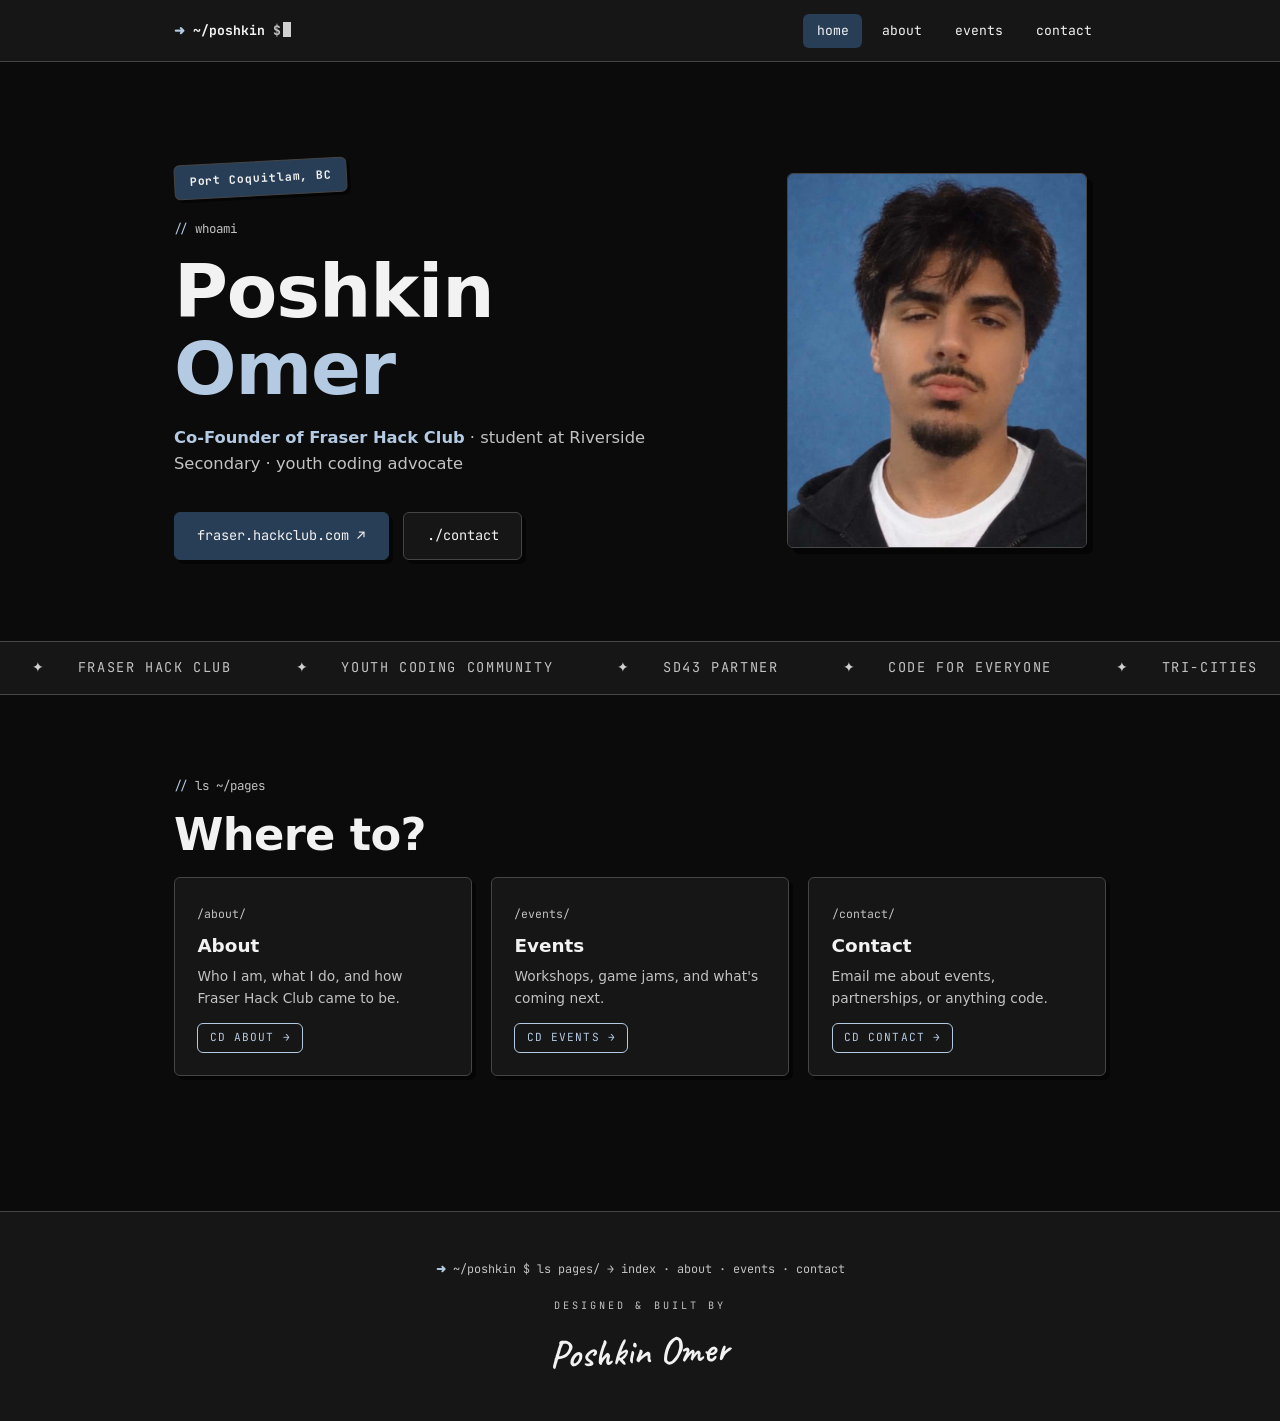
==== commit 9deb78ad: "Refactor index.html structure and content" ====
--- a/index.html
+++ b/index.html
@@ -7,194 +7,115 @@
 <link rel="preconnect" href="https://fonts.gstatic.com" crossorigin>
 <link href="https://fonts.googleapis.com/css2?family=JetBrains+Mono:wght@400;700&family=Caveat:wght@600&display=swap" rel="stylesheet">
 <link href="https://api.fontshare.com/v2/css?f[]=clash-display@500,600&f[]=general-sans@400,500,600&display=swap" rel="stylesheet">
-<link rel="stylesheet" href="../style.css">
+<link rel="stylesheet" href="style.css">
 
-<title>~/poshkin — about</title>
-<meta name="description" content="About Poshkin Omer — Co-Founder of Fraser Hack Club, student at Riverside Secondary, Port Coquitlam BC.">
+<title>~/poshkin — home</title>
+<meta name="description" content="Poshkin Omer — Co-Founder of Fraser Hack Club, student at Riverside Secondary, Port Coquitlam BC.">
 </head>
 <body>
 <nav>
   <div class="nav-inner">
-    <a class="prompt" href="../"><b>➜</b> ~/poshkin<span class="path"> $</span><span class="caret"></span></a>
+    <a class="prompt" href="./"><b>➜</b> ~/poshkin<span class="path"> $</span><span class="caret"></span></a>
     <button class="menu-btn" id="menuBtn" aria-label="Menu"><span></span><span></span></button>
     <div class="nav-links" id="navLinks">
-      <a href="../">home</a>
-      <a href="./" class="active">about</a>
-      <a href="../events/">events</a>
-      <a href="../contact/">contact</a>
+      <a href="./" class="active">home</a>
+      <a href="about/">about</a>
+      <a href="events/">events</a>
+      <a href="contact/">contact</a>
     </div>
   </div>
 </nav>
 
 <main class="wrap">
 
-  <section class="page-head reveal">
-    <div class="sec-label">cat about.md</div>
-    <h1>About <em class="acc">Me</em></h1>
-  </section>
-
-  <section style="padding-top:0">
-    <div class="about-grid">
-      <div class="about-text reveal d1">
-        <p>I'm <strong>Poshkin Omer</strong> — a student at <strong>Riverside Secondary</strong> in Port Coquitlam, BC, and one of the <strong>Co-Founders of Fraser Hack Club</strong>, the largest youth coding community in the Tri-Cities.</p>
-        <p>I believe coding should be for everyone. Through Fraser Hack Club, I've worked with <strong>School District 43 (SD43)</strong> to host coding events in schools — making programming more accessible for beginners who want to learn, and building a community for young people who code.</p>
-        <p>Outside of class and events, I'm building projects, learning new technologies, and working to make the Tri-Cities a better place for young developers. You can find our community at <a href="https://fraser.hackclub.com/" target="_blank" rel="noopener">fraser.hackclub.com</a>.</p>
+  <!-- HERO -->
+  <section class="hero">
+    <div class="hero-grid">
+      <div class="reveal">
+        <span class="sticker">Port Coquitlam, BC</span>
+        <div class="sec-label">whoami</div>
+        <h1>Poshkin<br><em class="acc">Omer</em></h1>
+        <div class="roles"><b>Co-Founder of Fraser Hack Club</b> · student at Riverside Secondary · youth coding advocate</div>
+        <div class="btn-row">
+          <a class="btn primary" href="https://fraser.hackclub.com/" target="_blank" rel="noopener">fraser.hackclub.com ↗</a>
+          <a class="btn" href="contact/">./contact</a>
+        </div>
       </div>
-      <div class="reveal d2">
-        <div class="stat"><div class="k">role_01</div><div class="big">Co-Founder</div><div class="lbl">of Fraser Hack Club — the largest youth coding community in the Tri-Cities</div></div>
-        <div class="stat"><div class="k">role_02</div><div class="big">SD43 Partner</div><div class="lbl">bringing coding events into schools across School District 43</div></div>
-        <div class="stat"><div class="k">role_03</div><div class="big">Youth-Led</div><div class="lbl">events run by students, for students — beginner friendly by design</div></div>
-      </div>
-    </div>
-  </section>
-
-  <section style="padding-top:2vh">
-    <div class="sec-label reveal">git log --oneline</div>
-    <h2 class="reveal">The Journey</h2>
-    <div class="timeline" style="margin-top:2.4rem">
-      <div class="t-item reveal" data-n="01">
-        <div class="when">The Beginning</div>
-        <h3>Discovering Code</h3>
-        <p>My journey into code started through my childhood friend <strong style="color:var(--ink)">Paya Maroufi</strong>, who gave me the opportunity to be part of such an amazing team — the group of students that would go on to build Fraser Hack Club.</p>
-      </div>
-      <div class="t-item reveal d1" data-n="02">
-        <div class="when">Co-Founding</div>
-        <h3>Fraser Hack Club is Born</h3>
-        <p>Co-founded Fraser Hack Club, which grew into the largest youth coding community in the Tri-Cities — a home for beginners and experienced builders alike.</p>
-      </div>
-      <div class="t-item reveal d2" data-n="03">
-        <div class="when">Partnership</div>
-        <h3>Teaming Up With SD43</h3>
-        <p>Partnered with School District 43 to take coding beyond the club — hosting events directly in schools across the district.</p>
-      </div>
-      <div class="t-item reveal d3" data-n="04">
-        <div class="when">Today</div>
-        <h3>Still Building</h3>
-        <p>Balancing life at Riverside Secondary with growing the community — one event, one beginner, one project at a time.</p>
+      <!-- 📸 add a file named "headshot.jpg" next to this page, or change src below -->
+      <div class="shot reveal d1">
+        <div class="shot-frame">
+          <img src="headshot.jpg" alt="Poshkin Omer" onerror="this.style.display='none';this.nextElementSibling.style.display='grid'">
+          <div class="shot-fallback">PO</div>
+        </div>
       </div>
     </div>
   </section>
 
 </main>
+
+<!-- MARQUEE -->
+<div class="marquee-wrap">
+  <div class="marquee" id="marquee">
+    <span><i>✦</i>fraser hack club</span><span><i>✦</i>youth coding community</span><span><i>✦</i>sd43 partner</span>
+    <span><i>✦</i>code for everyone</span><span><i>✦</i>tri-cities</span><span><i>✦</i>beginner friendly</span>
+  </div>
+</div>
+
+<main class="wrap">
+  <!-- SITEMAP -->
+  <section>
+    <div class="sec-label reveal">ls ~/pages</div>
+    <h2 class="reveal">Where to?</h2>
+    <div class="page-list">
+      <a href="about/" class="reveal d1">
+        <span class="pl-path">/about/</span>
+        <h3>About</h3>
+        <p>Who I am, what I do, and how Fraser Hack Club came to be.</p>
+        <span class="mono-tag">cd about →</span>
+      </a>
+      <a href="events/" class="reveal d2">
+        <span class="pl-path">/events/</span>
+        <h3>Events</h3>
+        <p>Workshops, game jams, and what's coming next.</p>
+        <span class="mono-tag">cd events →</span>
+      </a>
+      <a href="contact/" class="reveal d3">
+        <span class="pl-path">/contact/</span>
+        <h3>Contact</h3>
+        <p>Email me about events, partnerships, or anything code.</p>
+        <span class="mono-tag">cd contact →</span>
+      </a>
+    </div>
+  </section>
+</main>
+
 <footer>
   <div class="foot-inner">
     <div class="foot-path"><b>➜</b> ~/poshkin $ ls pages/ <span style="color:var(--muted)">→</span>
-      <a href="../" style="color:var(--muted);text-decoration:none">index</a> ·
-      <a href="./" style="color:var(--muted);text-decoration:none">about</a> ·
-      <a href="../events/" style="color:var(--muted);text-decoration:none">events</a> ·
-      <a href="../contact/" style="color:var(--muted);text-decoration:none">contact</a>
+      <a href="./" style="color:var(--muted);text-decoration:none">index</a> ·
+      <a href="about/" style="color:var(--muted);text-decoration:none">about</a> ·
+      <a href="events/" style="color:var(--muted);text-decoration:none">events</a> ·
+      <a href="contact/" style="color:var(--muted);text-decoration:none">contact</a>
     </div>
+    <!-- ✂ SIGNATURE — copy this block onto any website you build -->
     <div class="signature">
       <span class="sig-label">Designed &amp; Built By</span>
       <span class="sig-name">Poshkin Omer</span>
     </div>
+    <!-- ✂ END SIGNATURE -->
   </div>
 </footer>
 <script>
+/* mobile menu */
 const btn=document.getElementById('menuBtn'),links=document.getElementById('navLinks');
 btn.addEventListener('click',()=>links.classList.toggle('open'));
+/* scroll reveal */
 const io=new IntersectionObserver(es=>es.forEach(e=>{if(e.isIntersecting){e.target.classList.add('visible');io.unobserve(e.target)}}),{threshold:.1});
 document.querySelectorAll('.reveal').forEach(el=>io.observe(el));
-</script>
-
-</body>
-</html><!DOCTYPE html>
-<html lang="en">
-<head>
-<meta charset="UTF-8">
-<meta name="viewport" content="width=device-width, initial-scale=1.0">
-<link rel="preconnect" href="https://fonts.googleapis.com">
-<link rel="preconnect" href="https://fonts.gstatic.com" crossorigin>
-<link href="https://fonts.googleapis.com/css2?family=JetBrains+Mono:wght@400;700&family=Caveat:wght@600&display=swap" rel="stylesheet">
-<link href="https://api.fontshare.com/v2/css?f[]=clash-display@500,600&f[]=general-sans@400,500,600&display=swap" rel="stylesheet">
-<link rel="stylesheet" href="../style.css">
-
-<title>~/poshkin — about</title>
-<meta name="description" content="About Poshkin Omer — Co-Founder of Fraser Hack Club, student at Riverside Secondary, Port Coquitlam BC.">
-</head>
-<body>
-<nav>
-  <div class="nav-inner">
-    <a class="prompt" href="../"><b>➜</b> ~/poshkin<span class="path"> $</span><span class="caret"></span></a>
-    <button class="menu-btn" id="menuBtn" aria-label="Menu"><span></span><span></span></button>
-    <div class="nav-links" id="navLinks">
-      <a href="../">home</a>
-      <a href="./" class="active">about</a>
-      <a href="../events/">events</a>
-      <a href="../contact/">contact</a>
-    </div>
-  </div>
-</nav>
-
-<main class="wrap">
-
-  <section class="page-head reveal">
-    <div class="sec-label">cat about.md</div>
-    <h1>About <em class="acc">Me</em></h1>
-  </section>
-
-  <section style="padding-top:0">
-    <div class="about-grid">
-      <div class="about-text reveal d1">
-        <p>I'm <strong>Poshkin Omer</strong> — a student at <strong>Riverside Secondary</strong> in Port Coquitlam, BC, and one of the <strong>Co-Founders of Fraser Hack Club</strong>, the largest youth coding community in the Tri-Cities.</p>
-        <p>I believe coding should be for everyone. Through Fraser Hack Club, I've worked with <strong>School District 43 (SD43)</strong> to host coding events in schools — making programming more accessible for beginners who want to learn, and building a community for young people who code.</p>
-        <p>Outside of class and events, I'm building projects, learning new technologies, and working to make the Tri-Cities a better place for young developers. You can find our community at <a href="https://fraser.hackclub.com/" target="_blank" rel="noopener">fraser.hackclub.com</a>.</p>
-      </div>
-      <div class="reveal d2">
-        <div class="stat"><div class="k">role_01</div><div class="big">Co-Founder</div><div class="lbl">of Fraser Hack Club — the largest youth coding community in the Tri-Cities</div></div>
-        <div class="stat"><div class="k">role_02</div><div class="big">SD43 Partner</div><div class="lbl">bringing coding events into schools across School District 43</div></div>
-        <div class="stat"><div class="k">role_03</div><div class="big">Youth-Led</div><div class="lbl">events run by students, for students — beginner friendly by design</div></div>
-      </div>
-    </div>
-  </section>
-
-  <section style="padding-top:2vh">
-    <div class="sec-label reveal">git log --oneline</div>
-    <h2 class="reveal">The Journey</h2>
-    <div class="timeline" style="margin-top:2.4rem">
-      <div class="t-item reveal" data-n="01">
-        <div class="when">The Beginning</div>
-        <h3>Discovering Code</h3>
-        <p>My journey into code started through my childhood friend <strong style="color:var(--ink)">Paya Maroufi</strong>, who gave me the opportunity to be part of such an amazing team — the group of students that would go on to build Fraser Hack Club.</p>
-      </div>
-      <div class="t-item reveal d1" data-n="02">
-        <div class="when">Co-Founding</div>
-        <h3>Fraser Hack Club is Born</h3>
-        <p>Co-founded Fraser Hack Club, which grew into the largest youth coding community in the Tri-Cities — a home for beginners and experienced builders alike.</p>
-      </div>
-      <div class="t-item reveal d2" data-n="03">
-        <div class="when">Partnership</div>
-        <h3>Teaming Up With SD43</h3>
-        <p>Partnered with School District 43 to take coding beyond the club — hosting events directly in schools across the district.</p>
-      </div>
-      <div class="t-item reveal d3" data-n="04">
-        <div class="when">Today</div>
-        <h3>Still Building</h3>
-        <p>Balancing life at Riverside Secondary with growing the community — one event, one beginner, one project at a time.</p>
-      </div>
-    </div>
-  </section>
-
-</main>
-<footer>
-  <div class="foot-inner">
-    <div class="foot-path"><b>➜</b> ~/poshkin $ ls pages/ <span style="color:var(--muted)">→</span>
-      <a href="../" style="color:var(--muted);text-decoration:none">index</a> ·
-      <a href="./" style="color:var(--muted);text-decoration:none">about</a> ·
-      <a href="../events/" style="color:var(--muted);text-decoration:none">events</a> ·
-      <a href="../contact/" style="color:var(--muted);text-decoration:none">contact</a>
-    </div>
-    <div class="signature">
-      <span class="sig-label">Designed &amp; Built By</span>
-      <span class="sig-name">Poshkin Omer</span>
-    </div>
-  </div>
-</footer>
-<script>
-const btn=document.getElementById('menuBtn'),links=document.getElementById('navLinks');
-btn.addEventListener('click',()=>links.classList.toggle('open'));
-const io=new IntersectionObserver(es=>es.forEach(e=>{if(e.isIntersecting){e.target.classList.add('visible');io.unobserve(e.target)}}),{threshold:.1});
-document.querySelectorAll('.reveal').forEach(el=>io.observe(el));
+/* marquee loop */
+const mq=document.getElementById('marquee');if(mq)mq.innerHTML+=mq.innerHTML;
+/* touch: tap to unblur upcoming event */
+document.querySelectorAll('.upcoming').forEach(c=>c.addEventListener('click',()=>c.classList.toggle('tapped')));
 </script>
 
 </body>
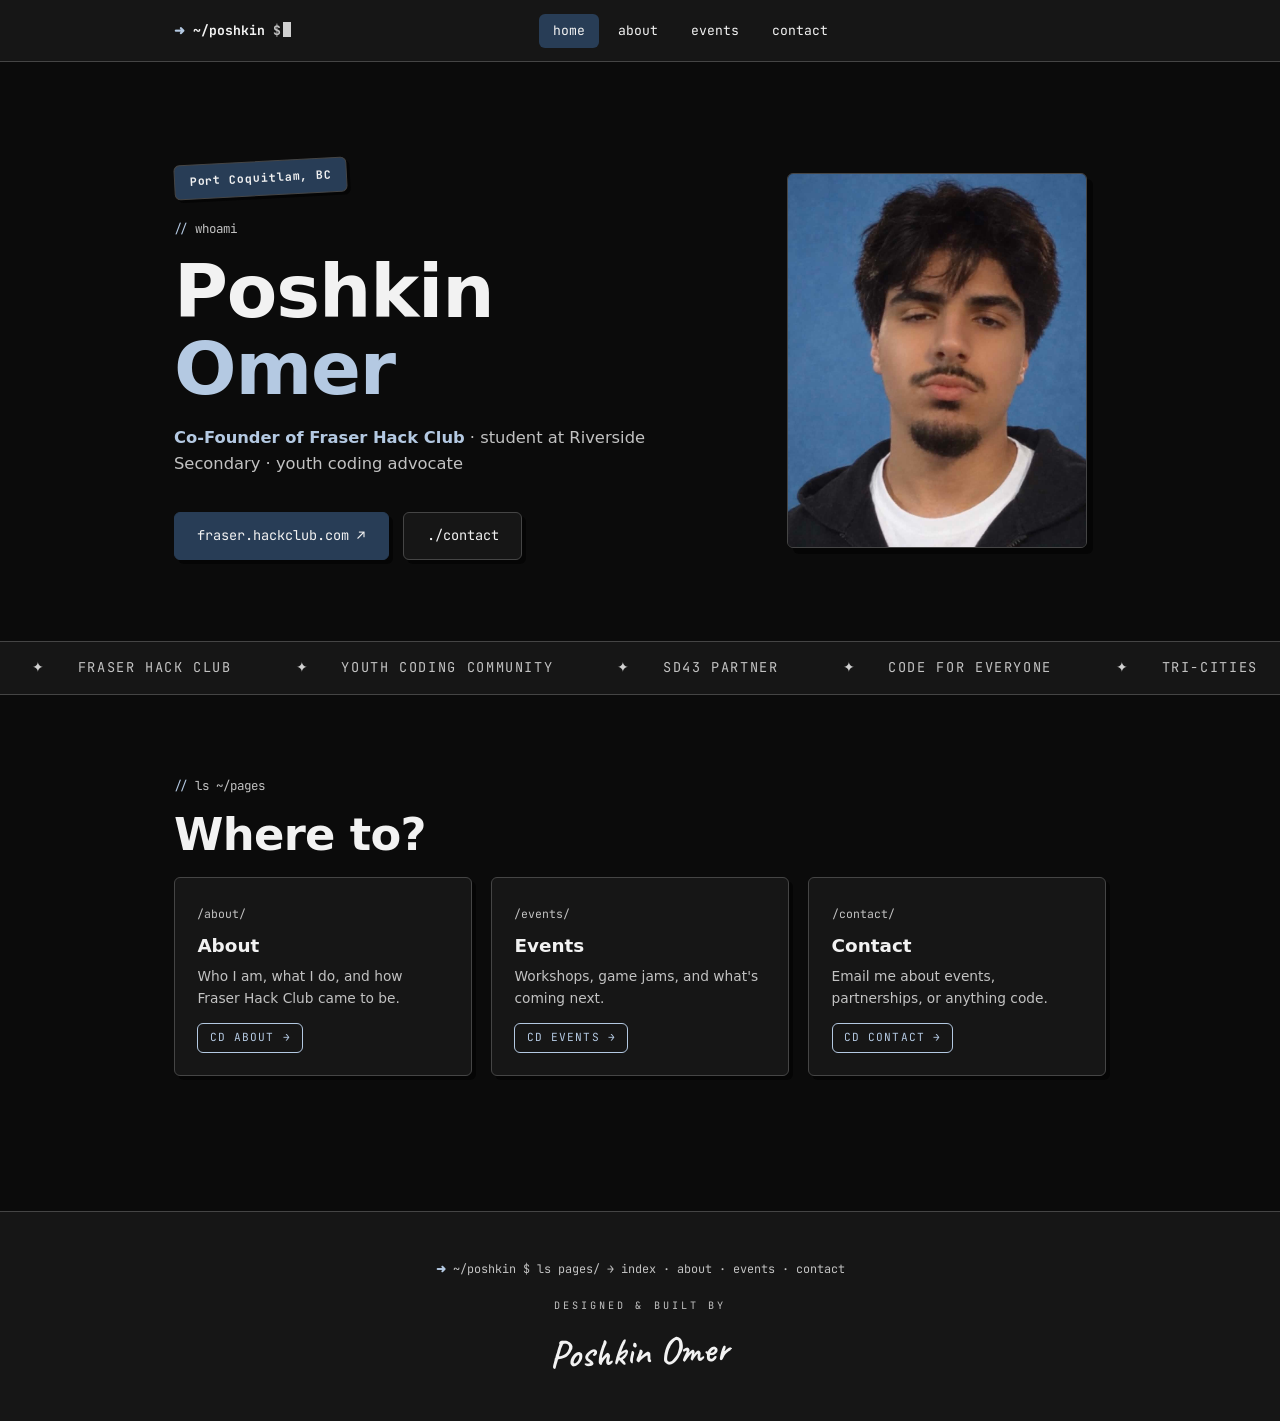
==== commit cfe26c6c: "Refactor index.html structure and add social links" ====
--- a/index.html
+++ b/index.html
@@ -22,6 +22,11 @@
       <a href="about/">about</a>
       <a href="events/">events</a>
       <a href="contact/">contact</a>
+    </div>
+    <div class="nav-socials">
+      <a class="discord-nav" href="discord/" aria-label="Discord" title="Discord"><img src="https://cdn.simpleicons.org/discord/5865F2" alt=""></a>
+      <a class="instagram-nav" href="https://www.instagram.com/its_poshkin?stkn=MXhmb3FkOTRzOW04dQ%3D%3D&amp;utm_source=qr" aria-label="Instagram" title="Instagram" target="_blank" rel="noopener noreferrer"><img src="https://cdn.simpleicons.org/instagram/E4405F" alt=""></a>
+        <a class="github-nav" href="https://github.com/poshkin15" aria-label="GitHub" title="GitHub" target="_blank" rel="noopener noreferrer"><img src="https://cdn.simpleicons.org/github/FFFFFF" alt=""></a>
     </div>
   </div>
 </nav>
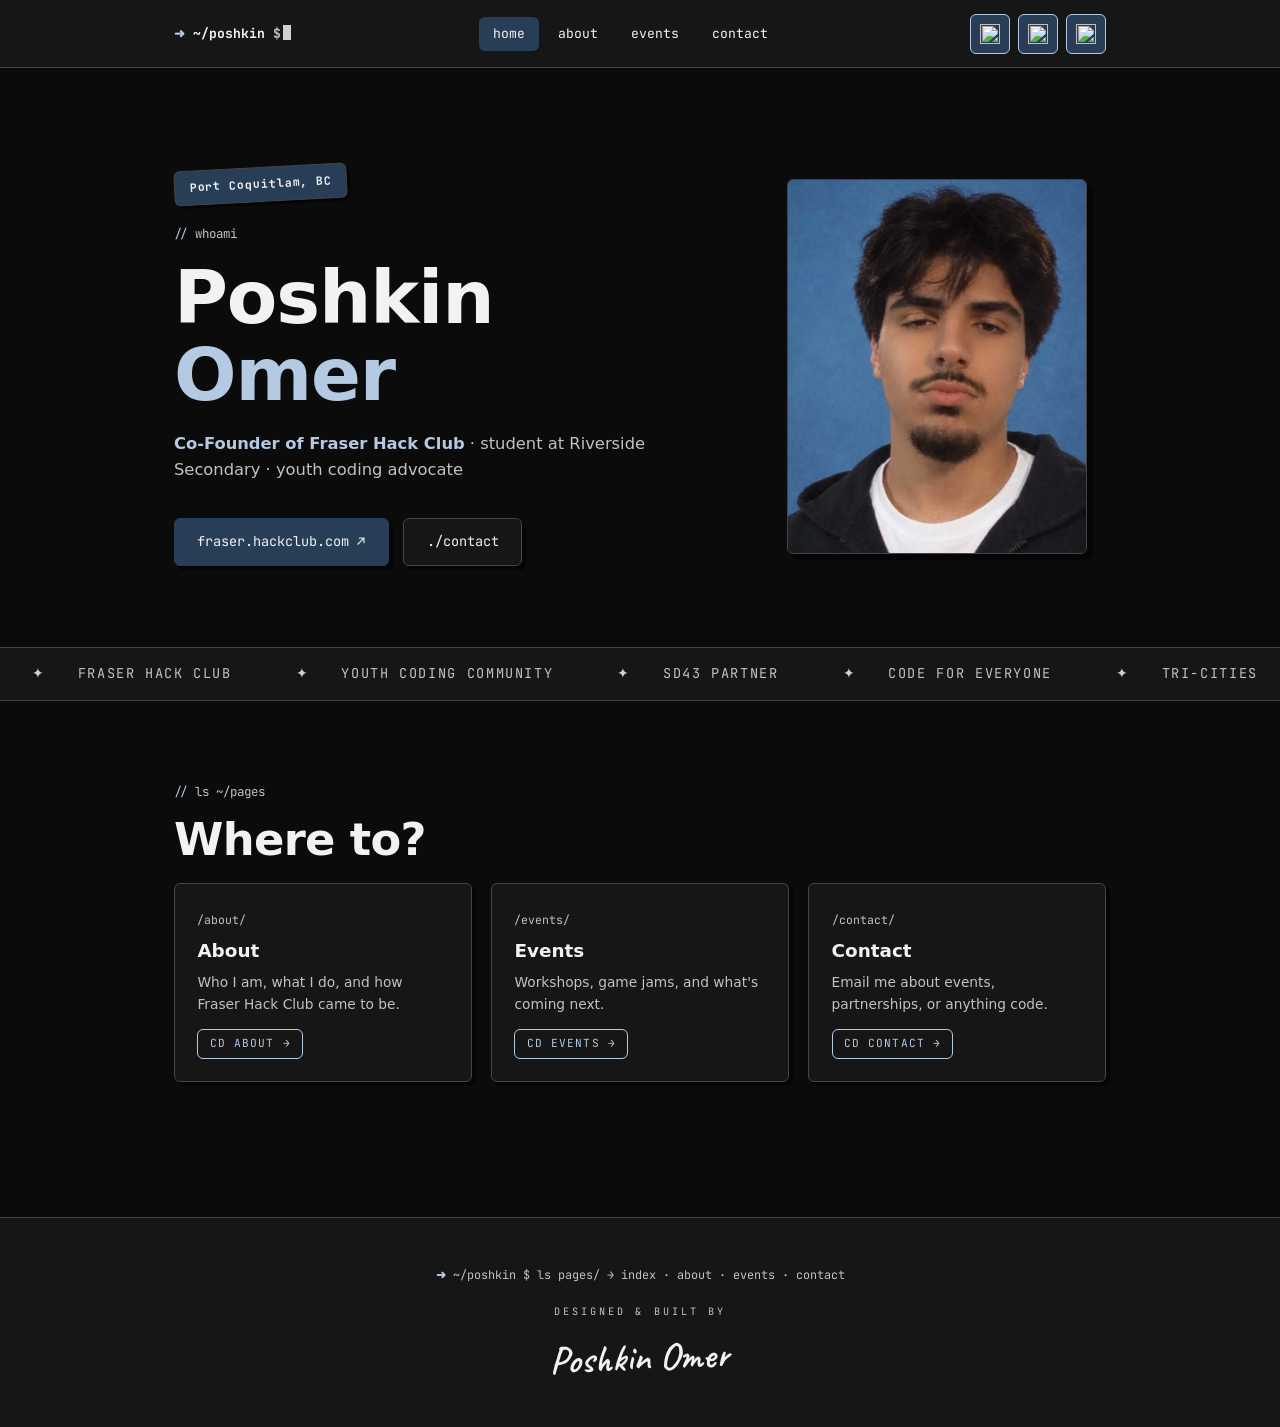
==== commit 2983221d: "Fix HTML structure and update favicon" ====
--- a/index.html
+++ b/index.html
@@ -8,8 +8,9 @@
 <link href="https://fonts.googleapis.com/css2?family=JetBrains+Mono:wght@400;700&family=Caveat:wght@600&display=swap" rel="stylesheet">
 <link href="https://api.fontshare.com/v2/css?f[]=clash-display@500,600&f[]=general-sans@400,500,600&display=swap" rel="stylesheet">
 <link rel="stylesheet" href="style.css">
+<link rel="icon" type="image/svg+xml" href="favicon.svg">
 
-<title>~/poshkin — home</title>
+<title>Poshkin - Home</title>
 <meta name="description" content="Poshkin Omer — Co-Founder of Fraser Hack Club, student at Riverside Secondary, Port Coquitlam BC.">
 </head>
 <body>
--- a/style.css
+++ b/style.css
@@ -52,6 +52,10 @@
 }
 .nav-links a:hover{border-color:var(--border)}
 .nav-links a.active{background:var(--blue);color:var(--ink)}
+.nav-socials{display:flex;align-items:center;gap:.5rem}
+.discord-nav,.instagram-nav,.github-nav{display:inline-flex;flex:0 0 40px;width:40px;height:40px;align-items:center;justify-content:center;padding:0;border:1.5px solid var(--blue-light);border-radius:var(--radius);background:var(--blue);text-decoration:none;transition:transform .15s,box-shadow .15s}
+.discord-nav:hover,.instagram-nav:hover,.github-nav:hover{transform:translate(-2px,-2px);box-shadow:4px 4px 0 var(--shadow)}
+.discord-nav img,.instagram-nav img,.github-nav img{display:block;width:20px;height:20px}
 .caret{display:inline-block;width:8px;height:15px;background:var(--green);vertical-align:-2px;margin-left:2px;animation:blink 1.1s steps(1) infinite}
 @keyframes blink{50%{opacity:0}}
 .menu-btn{display:none;background:none;border:1.5px solid var(--border);border-radius:var(--radius);
@@ -232,6 +236,19 @@
 .page-list h3{font-family:var(--disp);font-weight:600;font-size:1.15rem;margin:.3rem 0 .3rem}
 .page-list p{color:var(--muted);font-size:.86rem}
 .page-list .pl-path{font-family:var(--mono);font-size:.72rem;color:var(--muted)}
+
+/* ---------- discord ---------- */
+.discord-page{max-width:760px;margin:0 auto}
+.discord-intro{text-align:center;padding:8vh 0 5vh}
+.discord-intro .sec-label{display:flex;justify-content:center}
+.discord-intro p{max-width:36rem;margin:1rem auto 0;color:var(--muted)}
+.discord-options{position:relative;display:grid;grid-template-columns:repeat(2,minmax(0,1fr))}
+.discord-options::before{content:'';position:absolute;top:1.3rem;bottom:1.3rem;left:50%;width:1px;background:var(--border)}
+.discord-option{display:flex;flex-direction:column;align-items:flex-start;padding:1.5rem 2.25rem 1.5rem 0}
+.discord-option+.discord-option{padding:1.5rem 0 1.5rem 2.25rem}
+.discord-option h2{font-family:var(--sans);font-size:1.4rem;font-weight:600;line-height:1.25;margin:0 0 .75rem}
+.discord-option p{color:var(--muted);max-width:38rem;line-height:1.7;margin-bottom:1.3rem}
+.discord-option .btn{display:inline-block;margin-top:auto}
 
 /* ============================================================
    MOBILE
@@ -251,6 +268,11 @@
   section{padding:7vh 0}
   .btn{width:100%;text-align:center}
   .btn-row{flex-direction:column}
+  .discord-nav,.instagram-nav,.github-nav{flex-basis:36px;width:36px;height:36px}
+  .discord-options{grid-template-columns:1fr}
+  .discord-options::before{display:none}
+  .discord-option,.discord-option+.discord-option{padding:1.5rem 0}
+  .discord-option+.discord-option{border-top:1px solid var(--border)}
   .card,.stat,.contact-card,.page-list a{box-shadow:4px 4px 0 var(--shadow)}
   .grid{grid-template-columns:1fr}
   h1{font-size:clamp(2.3rem,11vw,3rem)}
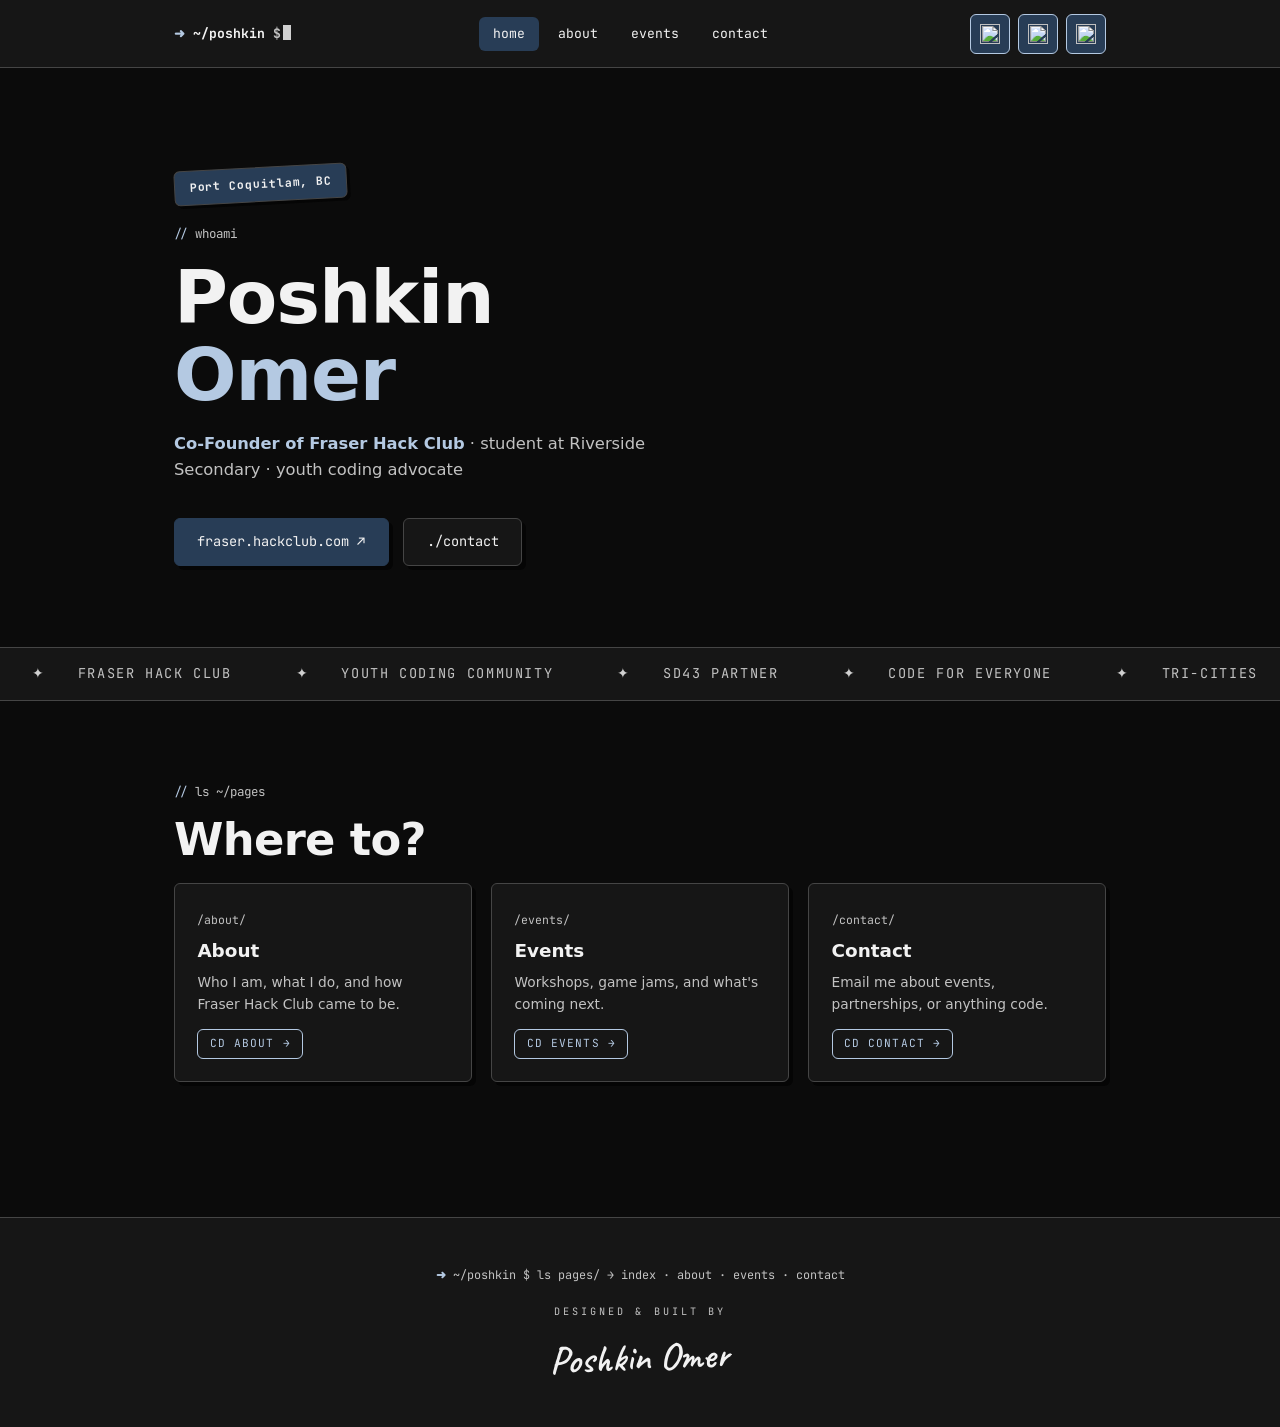
==== commit 643a5f07: "Fix HTML formatting and structure" ====
--- a/index.html
+++ b/index.html
@@ -47,15 +47,7 @@
           <a class="btn" href="contact/">./contact</a>
         </div>
       </div>
-      <!-- 📸 add a file named "headshot.jpg" next to this page, or change src below -->
-      <div class="shot reveal d1">
-        <div class="shot-frame">
-          <img src="headshot.jpg" alt="Poshkin Omer" onerror="this.style.display='none';this.nextElementSibling.style.display='grid'">
-          <div class="shot-fallback">PO</div>
-        </div>
-      </div>
-    </div>
-  </section>
+     
 
 </main>
 
--- a/style.css
+++ b/style.css
@@ -190,14 +190,26 @@
 /* blurred upcoming event */
 .upcoming .secret{transition:filter .5s,opacity .5s}
 .upcoming .reveal-name{
-  position:absolute;inset:0;display:grid;place-items:center;text-align:center;
+  position:absolute;inset:0;display:flex;flex-direction:column;align-items:center;justify-content:center;text-align:center;
   font-family:var(--disp);font-weight:600;font-size:1.6rem;color:var(--blue-light);
   opacity:0;transition:opacity .4s;pointer-events:none;
 }
 .upcoming .reveal-name small{display:block;font-family:var(--mono);font-size:.66rem;letter-spacing:.26em;
-  text-transform:uppercase;color:var(--muted);margin-top:.45rem}
+  text-transform:uppercase;color:var(--muted);margin-top:.2rem}
 .upcoming:hover .secret,.upcoming.tapped .secret{filter:blur(8px);opacity:.28}
 .upcoming:hover .reveal-name,.upcoming.tapped .reveal-name{opacity:1}
+.upcoming .haven-signup{
+  position:absolute;left:50%;bottom:1.2rem;transform:translateX(-50%);
+  padding:.65rem 1rem;border:1.5px solid var(--blue-light);border-radius:var(--radius);
+  background:var(--blue);color:var(--ink);font-family:var(--mono);font-size:.75rem;
+  font-weight:700;text-decoration:none;white-space:nowrap;opacity:0;pointer-events:none;
+  transition:opacity .4s,background .2s;
+}
+.upcoming:hover .haven-signup,.upcoming.tapped .haven-signup,.upcoming .haven-signup:focus-visible{
+  opacity:1;pointer-events:auto
+}
+.upcoming .haven-signup:hover{background:var(--blue-light)}
+.haven-card{border:2px solid var(--completed)}
 
 /* ---------- contact ---------- */
 .contact-card{
